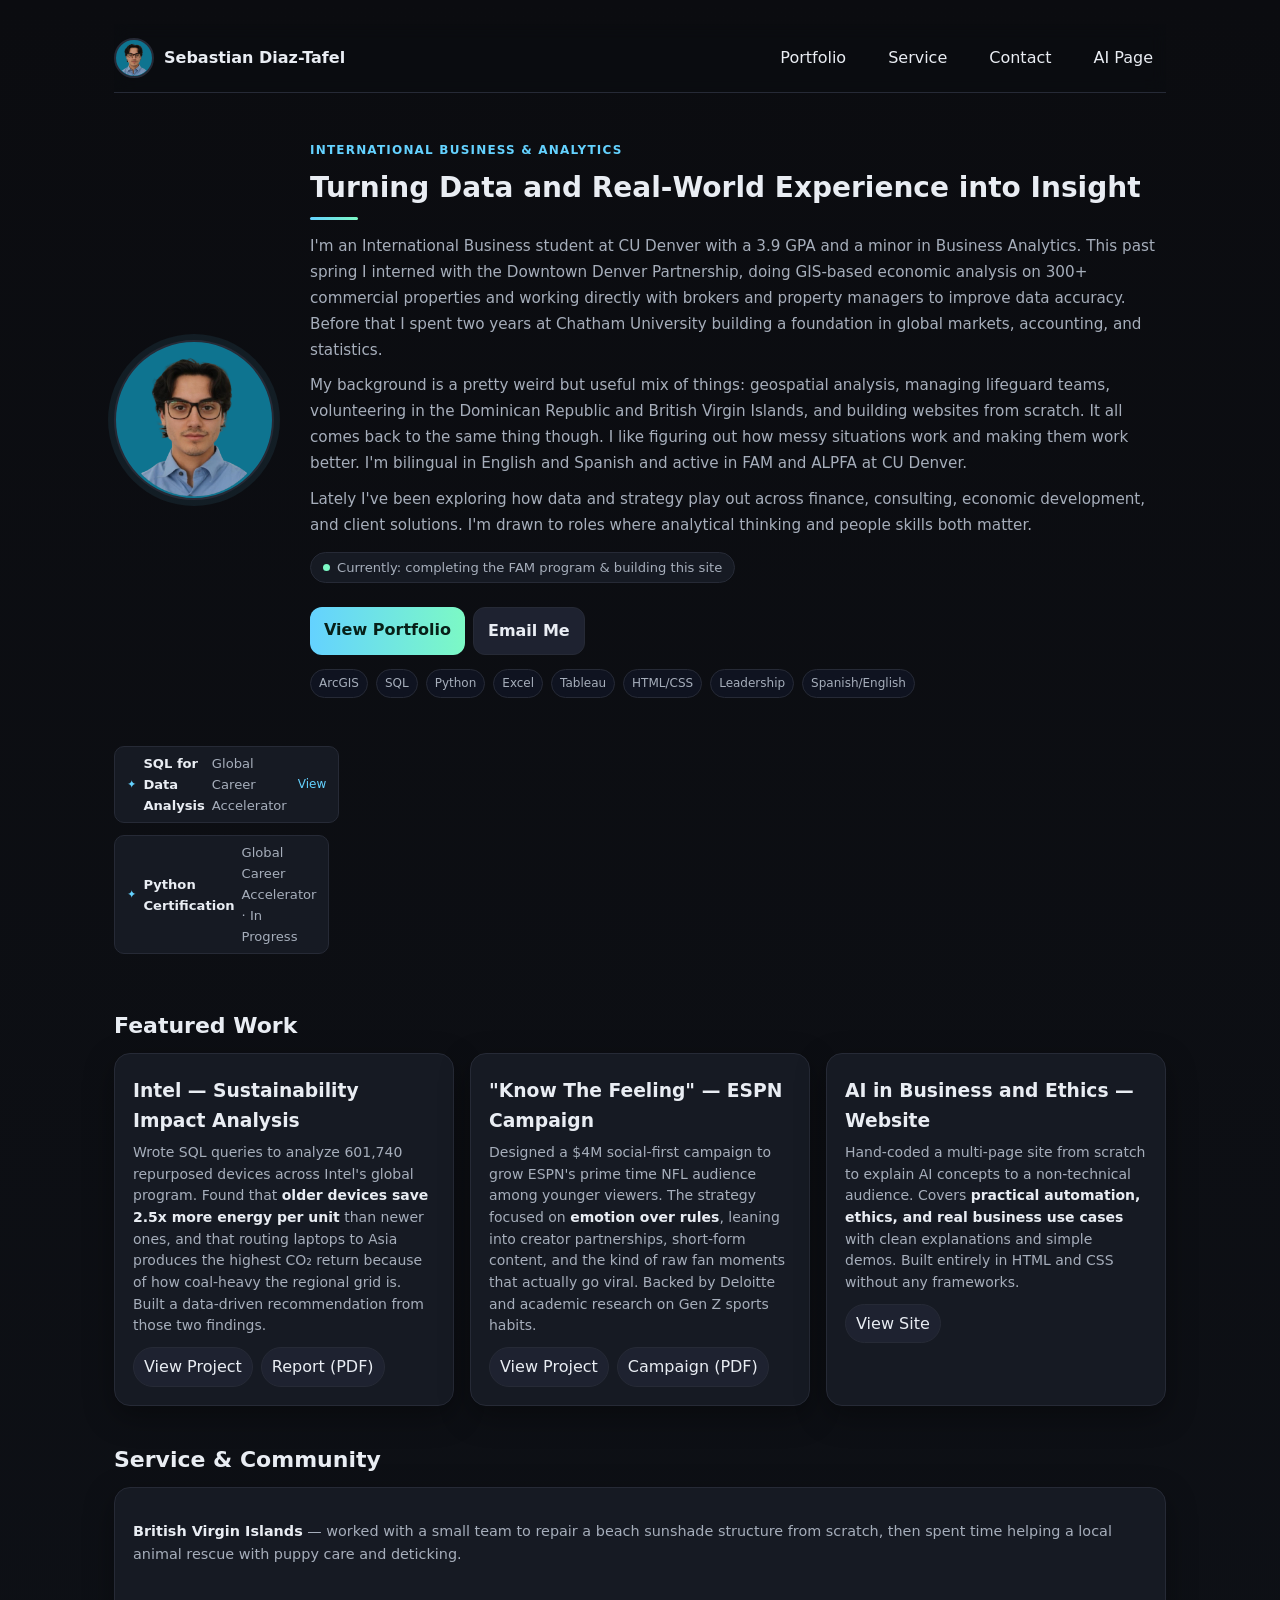
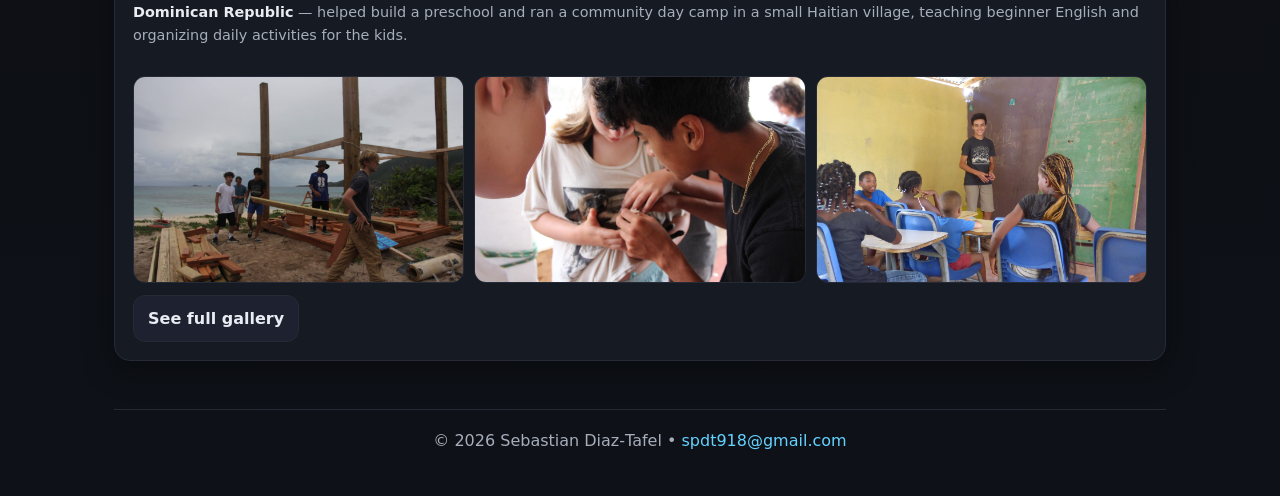
==== index.html @ 5ae747d5 "Add certifications section below skills Added a new row for certifications with items and links." ====
<!DOCTYPE html>
<html lang="en">
<head>
  <meta charset="utf-8" />
  <meta name="viewport" content="width=device-width,initial-scale=1" />
  <title>Sebastian Diaz-Tafel — International Business & Analytics</title>
  <link rel="icon" type="image/jpeg" href="img/headshot.png" />
  <link rel="stylesheet" href="css/site.css?v=11" />
  <style>
    /* ── Hero refinements ── */
    .hero {
      display: grid;
      grid-template-columns: 160px 1fr;
      gap: 36px;
      align-items: center;
      padding: 48px 0 36px;
    }
    .headshot {
      width: 160px;
      height: 160px;
      border-radius: 50%;
      object-fit: cover;
      border: 2px solid var(--border);
      box-shadow: 0 0 0 6px rgba(100,210,255,.08);
      align-self: center;
      background: #0e7490;
    }
    .hero-text { display: flex; flex-direction: column; gap: 10px; }
    .hero-eyebrow {
      font-size: 12px;
      font-weight: 700;
      letter-spacing: .1em;
      text-transform: uppercase;
      color: var(--accent);
    }
    .h1 { font-size: 28px; line-height: 1.25; margin: 0; }
    .accent-bar {
      width: 48px; height: 3px;
      background: linear-gradient(90deg, var(--accent), var(--accent2));
      border-radius: 999px;
      margin: 2px 0 4px;
    }
    .lede { color: var(--muted); margin: 0; font-size: .95rem; line-height: 1.7; }
    .currently {
      display: inline-flex;
      align-items: center;
      gap: 7px;
      font-size: .82rem;
      color: var(--muted);
      background: var(--card);
      border: 1px solid var(--border);
      border-radius: 999px;
      padding: 4px 12px;
      margin-top: 4px;
      width: fit-content;
    }
    .currently .dot {
      width: 7px; height: 7px;
      border-radius: 50%;
      background: var(--accent2);
      animation: pulse 2s infinite;
    }
    @keyframes pulse {
      0%,100% { opacity: 1; }
      50% { opacity: .4; }
    }

    .certs {
  display: flex;
  flex-wrap: wrap;
  gap: 12px;
  margin-top: 12px;
}
.cert-item {
  display: flex;
  align-items: center;
  gap: 7px;
  font-size: .82rem;
  color: var(--muted);
  background: var(--card);
  border: 1px solid var(--border);
  border-radius: 10px;
  padding: 6px 12px;
}
.cert-icon {
  color: var(--accent);
  font-size: .7rem;
}
.cert-name {
  color: var(--text);
  font-weight: 600;
}
.cert-issuer {
  color: var(--muted);
}

    /* ── Mobile nav fix ── */
    @media (max-width: 600px) {
      .nav { flex-wrap: wrap; gap: 8px; }
      .nav ul { gap: 4px; flex-wrap: wrap; }
      .nav a { padding: 6px 8px; font-size: .85rem; }
      .hero {
        grid-template-columns: 1fr;
        text-align: center;
        padding: 28px 0 24px;
      }
      .headshot { width: 120px; height: 120px; margin: 0 auto; }
      .accent-bar { margin: 2px auto 4px; }
      .currently { margin: 4px auto 0; }
      .actions { justify-content: center; }
      .pills { justify-content: center; }
    }

    /* ── Featured section ── */
    .featured-card-story {
      font-size: .875rem;
      color: var(--muted);
      margin: 4px 0 10px;
      line-height: 1.55;
    }
    .featured-card-story strong { color: var(--text); }

    /* ── Service teaser ── */
    .service-bullets {
      display: flex;
      flex-direction: column;
      gap: 6px;
      margin: 0 0 14px;
    }
    .service-bullet {
      font-size: .9rem;
      color: var(--muted);
    }
    .service-bullet strong { color: var(--text); }
  </style>
</head>
<body>
<div class="container">

  <header class="site-header">
    <nav class="nav">
      <div class="brand">
        <img src="img/headshot.png" alt="Sebastian Diaz-Tafel headshot" />
        <span>Sebastian Diaz-Tafel</span>
      </div>
      <ul>
        <li><a href="portfolio.html">Portfolio</a></li>
        <li><a href="portfolio.html#service-full">Service</a></li>
        <li><a href="mailto:spdt918@gmail.com">Contact</a></li>
        <li><a href="https://spdt918-cell.github.io/webproject/" target="_blank" rel="noopener">AI Page</a></li>
      </ul>
    </nav>
  </header>

  <!-- HERO -->
  <section class="hero">
    <img class="headshot" src="img/headshot.png" alt="Sebastian Diaz-Tafel headshot" />
    <div class="hero-text">
      <span class="hero-eyebrow">International Business &amp; Analytics</span>
      <h1 class="h1">Turning Data and Real‑World Experience into Insight</h1>
      <div class="accent-bar"></div>
      <p class="lede">
        I'm an International Business student at CU Denver with a 3.9 GPA and a minor in Business Analytics.
        This past spring I interned with the Downtown Denver Partnership, doing GIS-based economic analysis
        on 300+ commercial properties and working directly with brokers and property managers to improve
        data accuracy. Before that I spent two years at Chatham University building a foundation in
        global markets, accounting, and statistics.
      </p>
      <p class="lede">
        My background is a pretty weird but useful mix of things: geospatial analysis, managing lifeguard
        teams, volunteering in the Dominican Republic and British Virgin Islands, and building websites
        from scratch. It all comes back to the same thing though. I like figuring out how messy situations
        work and making them work better. I'm bilingual in English and Spanish and active in FAM and ALPFA
        at CU Denver.
      </p>
      <p class="lede">
        Lately I've been exploring how data and strategy play out across finance, consulting, economic
        development, and client solutions. I'm drawn to roles where analytical thinking and people
        skills both matter.
      </p>
      <div class="currently">
        <span class="dot"></span>
        Currently: completing the FAM program &amp; building this site
      </div>
      <div class="actions" style="margin-top:14px">
        <a class="btn primary" href="portfolio.html">View Portfolio</a>
        <a class="btn" href="mailto:spdt918@gmail.com">Email Me</a>
      </div>
      <div class="pills">
        <span class="pill">ArcGIS</span>
        <span class="pill">SQL</span>
        <span class="pill">Python</span>
        <span class="pill">Excel</span>
        <span class="pill">Tableau</span>
        <span class="pill">HTML/CSS</span>
        <span class="pill">Leadership</span>
        <span class="pill">Spanish/English</span>
      </div>
    </div>

    <!-- CHANGE 2: Add certifications row just below the pills div -->

<div class="certs">
  <div class="cert-item">
    <span class="cert-icon">✦</span>
    <span class="cert-name">SQL for Data Analysis</span>
    <span class="cert-issuer">Global Career Accelerator</span>
    <a href="https://www.credential.net/c2eef316-ad48-4fb8-9307-15c15a381be4#acc.vykzldYH" target="_blank" rel="noopener" style="font-size:.75rem; color:var(--accent); margin-left:4px;">View</a>
  </div>
  <div class="cert-item">
    <span class="cert-icon">✦</span>
    <span class="cert-name">Python Certification</span>
    <span class="cert-issuer">Global Career Accelerator · In Progress</span>
  </div>
</div>
    
  </section>

<!-- FEATURED — replace the entire section in index.html -->
  <section class="section">
    <h2 class="h2">Featured Work</h2>
    <div class="card-grid">

      <article class="card">
        <h3>Intel — Sustainability Impact Analysis</h3>
        <p class="featured-card-story">
          Wrote SQL queries to analyze 601,740 repurposed devices across Intel's global program.
          Found that <strong>older devices save 2.5x more energy per unit</strong> than newer ones,
          and that routing laptops to Asia produces the highest CO₂ return because of how coal-heavy
          the regional grid is. Built a data-driven recommendation from those two findings.
        </p>
        <div class="actions">
          <a class="chip" href="intel.html">View Project</a>
          <a class="chip" href="docs/intel_sustainability.pdf" target="_blank" rel="noopener">Report (PDF)</a>
        </div>
      </article>

      <article class="card">
        <h3>"Know The Feeling" — ESPN Campaign</h3>
        <p class="featured-card-story">
          Designed a $4M social-first campaign to grow ESPN's prime time NFL audience
          among younger viewers. The strategy focused on <strong>emotion over rules</strong>,
          leaning into creator partnerships, short-form content, and the kind of raw fan
          moments that actually go viral. Backed by Deloitte and academic research on Gen Z sports habits.
        </p>
        <div class="actions">
          <a class="chip" href="espn.html">View Project</a>
          <a class="chip" href="docs/know_the_feeling_marketing_campaign.pdf" target="_blank" rel="noopener">Campaign (PDF)</a>
        </div>
      </article>

      <article class="card">
        <h3>AI in Business and Ethics — Website</h3>
        <p class="featured-card-story">
          Hand-coded a multi-page site from scratch to explain AI concepts to a non-technical audience.
          Covers <strong>practical automation, ethics, and real business use cases</strong>
          with clean explanations and simple demos. Built entirely in HTML and CSS without any frameworks.
        </p>
        <div class="actions">
          <a class="chip" href="https://spdt918-cell.github.io/webproject/" target="_blank" rel="noopener">View Site</a>
        </div>
      </article>

    </div>
  </section>


  <!-- CHANGE 2: Replace the entire service teaser section -->

  <section id="service" class="section">
    <h2 class="h2">Service &amp; Community</h2>
    <div class="card">
      <div class="service-bullets">
        <p class="service-bullet"><strong>British Virgin Islands</strong> — worked with a small team to repair a beach sunshade structure from scratch, then spent time helping a local animal rescue with puppy care and deticking.</p>
        <p class="service-bullet"><strong>Dominican Republic</strong> — helped build a preschool and ran a community day camp in a small Haitian village, teaching beginner English and organizing daily activities for the kids.</p>
      </div>
      <div class="gallery">
        <img src="img/bvi_sunshade_work.jpg" alt="BVI sunshade repair team carrying beam" />
        <img src="img/bvi_deticking_pups.jpg" alt="BVI puppy deticking during rescue effort" />
        <img src="img/dr_camp_teaching.jpg" alt="Teaching vocabulary at DR education center" />
      </div>
      <div class="actions" style="margin-top:12px">
        <a class="btn" href="portfolio.html#service-full">See full gallery</a>
      </div>
    </div>
  </section>

  <footer class="site-footer">
    © <span id="y"></span> Sebastian Diaz‑Tafel • <a href="mailto:spdt918@gmail.com">spdt918@gmail.com</a>
  </footer>

</div>
<script>document.getElementById('y').textContent = new Date().getFullYear()</script>
</body>
</html>
---- css/site.css ----
:root{
  --bg:#0b0c10; --panel:#11131a; --card:#161a23; --text:#e9edf3; --muted:#a6aebb;
  --accent:#64d2ff; --accent2:#7cf9c5; --border:#262a36; --chip:#1e2230; --shadow:0 10px 30px rgba(0,0,0,.35);
}
*{box-sizing:border-box}
html,body{margin:0;padding:0;background:linear-gradient(180deg,#0b0c10,#0e1117);color:var(--text);
  font:16px/1.6 ui-sans-serif,system-ui,-apple-system,Segoe UI,Roboto,Helvetica,Arial;}
a{color:var(--accent);text-decoration:none} a:hover{text-decoration:underline}
.container{max-width:1100px;margin:0 auto;padding:24px}

/* Nav */
.site-header{position:sticky;top:0;z-index:10;background:rgba(11,12,16,.75);backdrop-filter:blur(8px);border-bottom:1px solid var(--border)}
.nav{display:flex;align-items:center;gap:16px;justify-content:space-between;padding:14px 0}
.brand{display:flex;align-items:center;gap:10px;font-weight:800}
.brand img{width:40px;height:40px;border-radius:50%;object-fit:cover;border:2px solid var(--border);background:#0e7490}
.nav ul{display:flex;gap:16px;list-style:none;margin:0;padding:0}
.nav a{color:var(--text);padding:8px 12px;border-radius:10px;border:1px solid transparent}
.nav a:hover,.nav a.active{background:var(--chip);border-color:var(--border)}

/* Hero */
.hero{display:grid;grid-template-columns:160px 1fr;gap:36px;align-items:center;padding:48px 0 36px}
.headshot{width:160px;height:160px;border-radius:50%;object-fit:cover;border:2px solid var(--border);box-shadow:var(--shadow);background:#0e7490}
.h1{font-size:32px;line-height:1.2;margin:0 0 8px}
.lede{color:var(--muted);margin:.3rem 0 1rem}
.btn{display:inline-block;padding:10px 14px;border-radius:12px;font-weight:600;border:1px solid var(--border);background:var(--chip);color:var(--text)}
.btn.primary{background:linear-gradient(90deg,var(--accent),var(--accent2));color:#072018;border:0}
.pills{display:flex;gap:8px;flex-wrap:wrap;margin-top:4px}
.pill{font-size:12px;padding:4px 8px;border:1px solid var(--border);border-radius:999px;color:var(--muted);background:#0f1320}

/* Cards & grids */
.section{padding:18px 0}
.h2{font-size:22px;margin:0 0 10px}
.card-grid{display:grid;gap:16px;grid-template-columns:repeat(auto-fit,minmax(260px,1fr))}
.card{background:var(--card);border:1px solid var(--border);border-radius:16px;padding:18px;box-shadow:var(--shadow)}
.card h3{margin:.2rem 0 .4rem} .meta{color:var(--muted);font-size:.9rem}
.actions{display:flex;gap:8px;flex-wrap:wrap;margin-top:8px;position:relative}
.chip{padding:6px 10px;border:1px solid var(--border);border-radius:999px;background:var(--chip);color:var(--text);position:relative;z-index:2}

/* Gallery */
.gallery{
  display:grid;
  gap:10px;
  grid-template-columns:repeat(auto-fit,minmax(220px,1fr));
}
.gallery img{
  width:100%;
  aspect-ratio:16/10;
  object-fit:cover;
  border-radius:12px;
  border:1px solid var(--border);
}

/* Footer */
.site-footer{border-top:1px solid var(--border);margin-top:30px;padding:18px 0;color:var(--muted);text-align:center}

/* Darken text in Selected Work and Service sections */
#selected-work .card h3,
#service-full .card h3{color:var(--text);font-weight:700}
#selected-work .card p,
#selected-work .card .meta,
#service-full .card p,
#service-full .card .meta{color:var(--text)}

/* Responsive */
@media (max-width:800px){
  .hero{grid-template-columns:1fr;text-align:center;padding:28px 0 24px}
  .headshot{width:120px;height:120px;margin:0 auto}
}
@media (max-width:600px){
  .nav{flex-wrap:wrap;gap:8px}
  .nav ul{gap:4px;flex-wrap:wrap}
  .nav a{padding:6px 8px;font-size:.85rem}
}
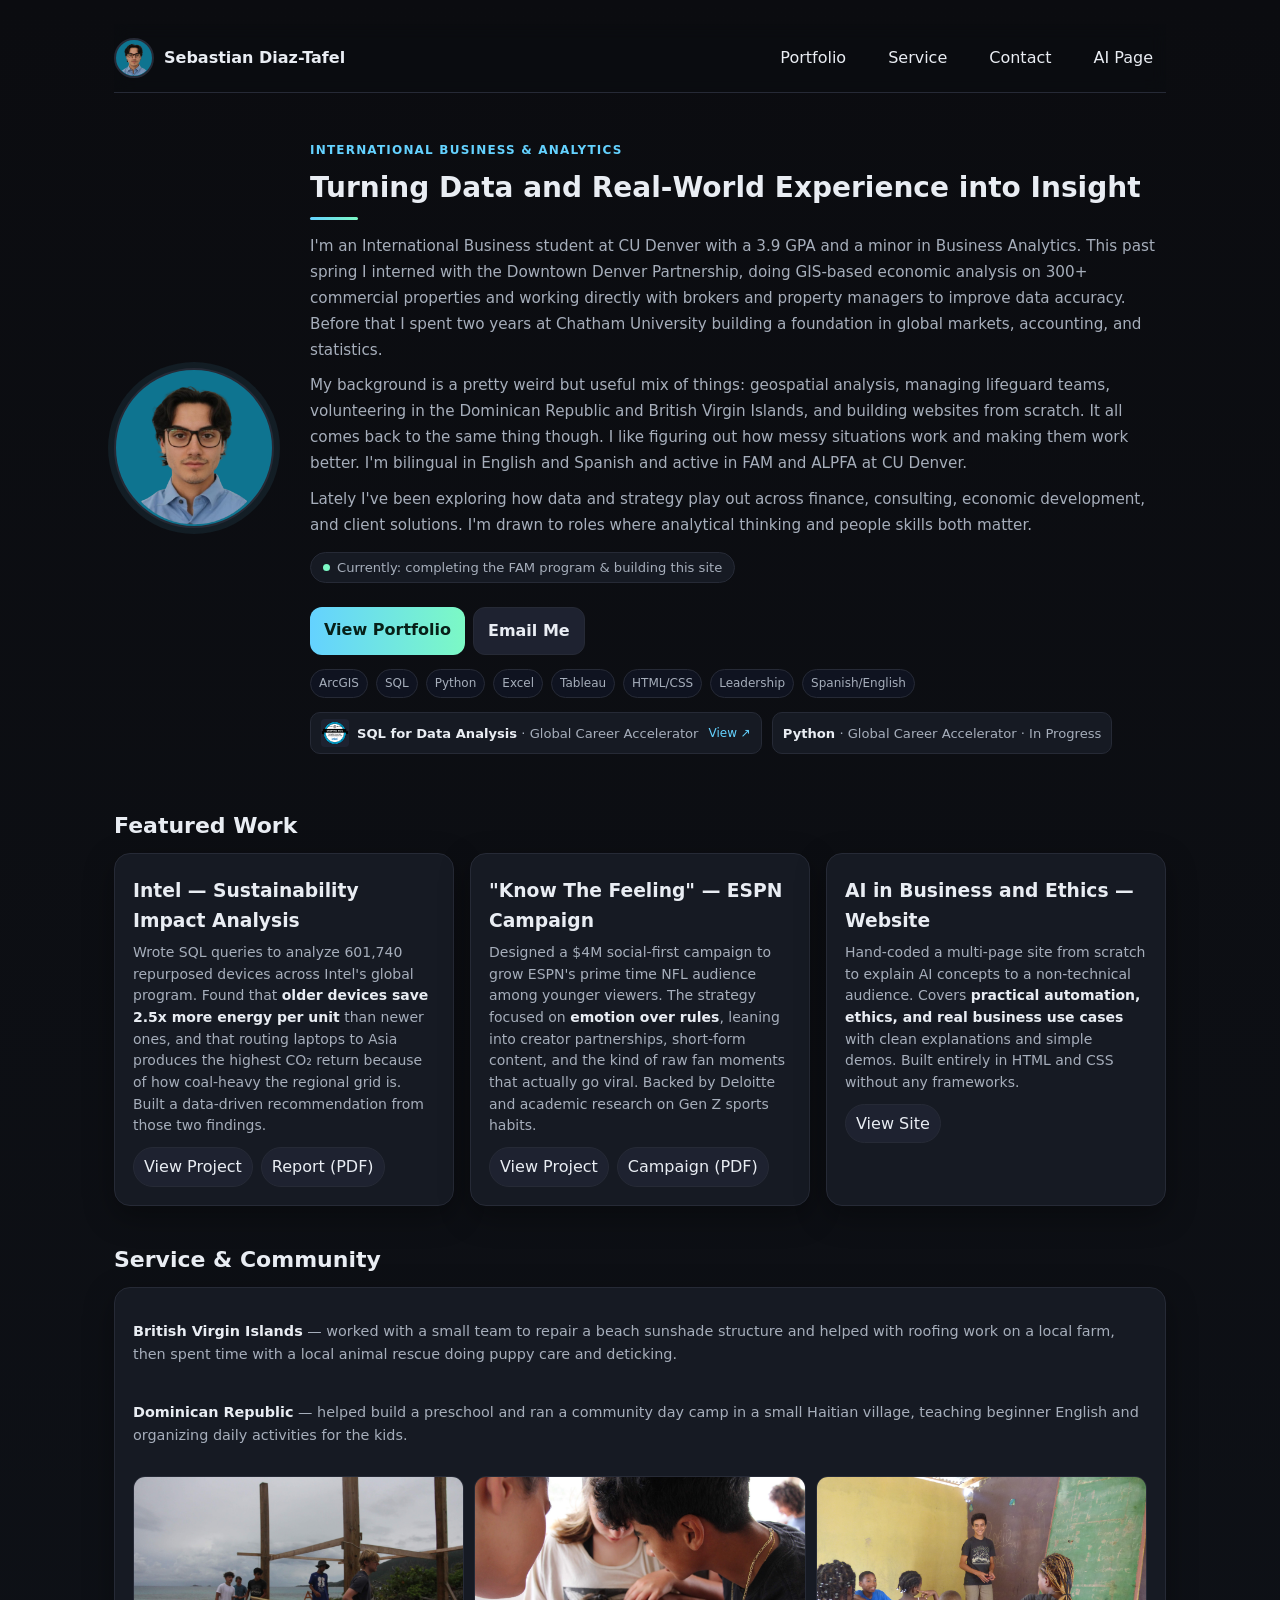
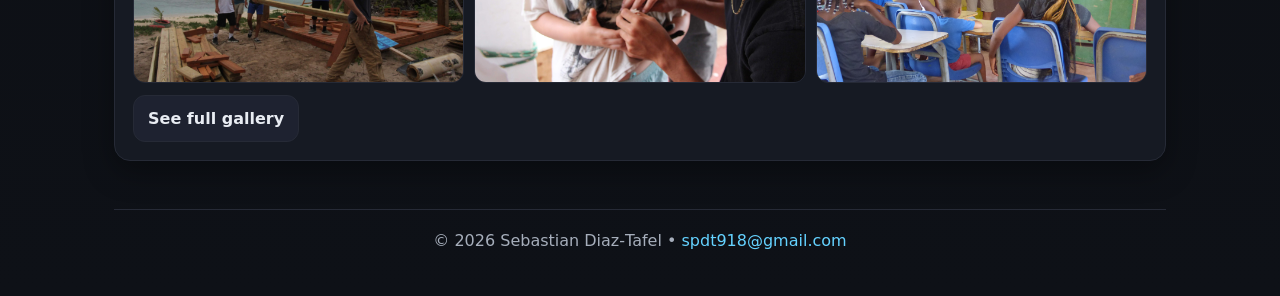
==== commit 7cc480af: "Refactor certs section and update service description Updated the styling and layout of the certific" ====
--- a/index.html
+++ b/index.html
@@ -65,34 +65,45 @@
       50% { opacity: .4; }
     }
 
+    /* ── Certs ── */
     .certs {
-  display: flex;
-  flex-wrap: wrap;
-  gap: 12px;
-  margin-top: 12px;
-}
-.cert-item {
-  display: flex;
-  align-items: center;
-  gap: 7px;
-  font-size: .82rem;
-  color: var(--muted);
-  background: var(--card);
-  border: 1px solid var(--border);
-  border-radius: 10px;
-  padding: 6px 12px;
-}
-.cert-icon {
-  color: var(--accent);
-  font-size: .7rem;
-}
-.cert-name {
-  color: var(--text);
-  font-weight: 600;
-}
-.cert-issuer {
-  color: var(--muted);
-}
+      display: flex;
+      flex-wrap: wrap;
+      gap: 10px;
+      margin-top: 4px;
+    }
+    .cert-item {
+      display: flex;
+      align-items: center;
+      gap: 8px;
+      font-size: .82rem;
+      color: var(--muted);
+      background: var(--card);
+      border: 1px solid var(--border);
+      border-radius: 10px;
+      padding: 6px 10px;
+    }
+    .cert-item img {
+      width: 28px;
+      height: 28px;
+      border-radius: 4px;
+      object-fit: contain;
+      background: var(--chip);
+      flex-shrink: 0;
+    }
+    .cert-name {
+      color: var(--text);
+      font-weight: 600;
+    }
+    .cert-issuer {
+      color: var(--muted);
+    }
+    .cert-link {
+      font-size: .75rem;
+      color: var(--accent);
+      margin-left: 2px;
+      white-space: nowrap;
+    }
 
     /* ── Mobile nav fix ── */
     @media (max-width: 600px) {
@@ -109,6 +120,7 @@
       .currently { margin: 4px auto 0; }
       .actions { justify-content: center; }
       .pills { justify-content: center; }
+      .certs { justify-content: center; }
     }
 
     /* ── Featured section ── */
@@ -196,27 +208,26 @@
         <span class="pill">Leadership</span>
         <span class="pill">Spanish/English</span>
       </div>
+      <div class="certs">
+        <div class="cert-item">
+          <img src="img/sql_cert.png" alt="SQL certification badge" />
+          <div>
+            <span class="cert-name">SQL for Data Analysis</span>
+            <span class="cert-issuer"> · Global Career Accelerator</span>
+          </div>
+          <a class="cert-link" href="https://www.credential.net/c2eef316-ad48-4fb8-9307-15c15a381be4#acc.vykzldYH" target="_blank" rel="noopener">View ↗</a>
+        </div>
+        <div class="cert-item">
+          <div>
+            <span class="cert-name">Python</span>
+            <span class="cert-issuer"> · Global Career Accelerator · In Progress</span>
+          </div>
+        </div>
+      </div>
     </div>
-
-    <!-- CHANGE 2: Add certifications row just below the pills div -->
-
-<div class="certs">
-  <div class="cert-item">
-    <span class="cert-icon">✦</span>
-    <span class="cert-name">SQL for Data Analysis</span>
-    <span class="cert-issuer">Global Career Accelerator</span>
-    <a href="https://www.credential.net/c2eef316-ad48-4fb8-9307-15c15a381be4#acc.vykzldYH" target="_blank" rel="noopener" style="font-size:.75rem; color:var(--accent); margin-left:4px;">View</a>
-  </div>
-  <div class="cert-item">
-    <span class="cert-icon">✦</span>
-    <span class="cert-name">Python Certification</span>
-    <span class="cert-issuer">Global Career Accelerator · In Progress</span>
-  </div>
-</div>
-    
   </section>
 
-<!-- FEATURED — replace the entire section in index.html -->
+  <!-- FEATURED -->
   <section class="section">
     <h2 class="h2">Featured Work</h2>
     <div class="card-grid">
@@ -264,14 +275,12 @@
     </div>
   </section>
 
-
-  <!-- CHANGE 2: Replace the entire service teaser section -->
-
+  <!-- SERVICE TEASER -->
   <section id="service" class="section">
     <h2 class="h2">Service &amp; Community</h2>
     <div class="card">
       <div class="service-bullets">
-        <p class="service-bullet"><strong>British Virgin Islands</strong> — worked with a small team to repair a beach sunshade structure from scratch, then spent time helping a local animal rescue with puppy care and deticking.</p>
+        <p class="service-bullet"><strong>British Virgin Islands</strong> — worked with a small team to repair a beach sunshade structure and helped with roofing work on a local farm, then spent time with a local animal rescue doing puppy care and deticking.</p>
         <p class="service-bullet"><strong>Dominican Republic</strong> — helped build a preschool and ran a community day camp in a small Haitian village, teaching beginner English and organizing daily activities for the kids.</p>
       </div>
       <div class="gallery">
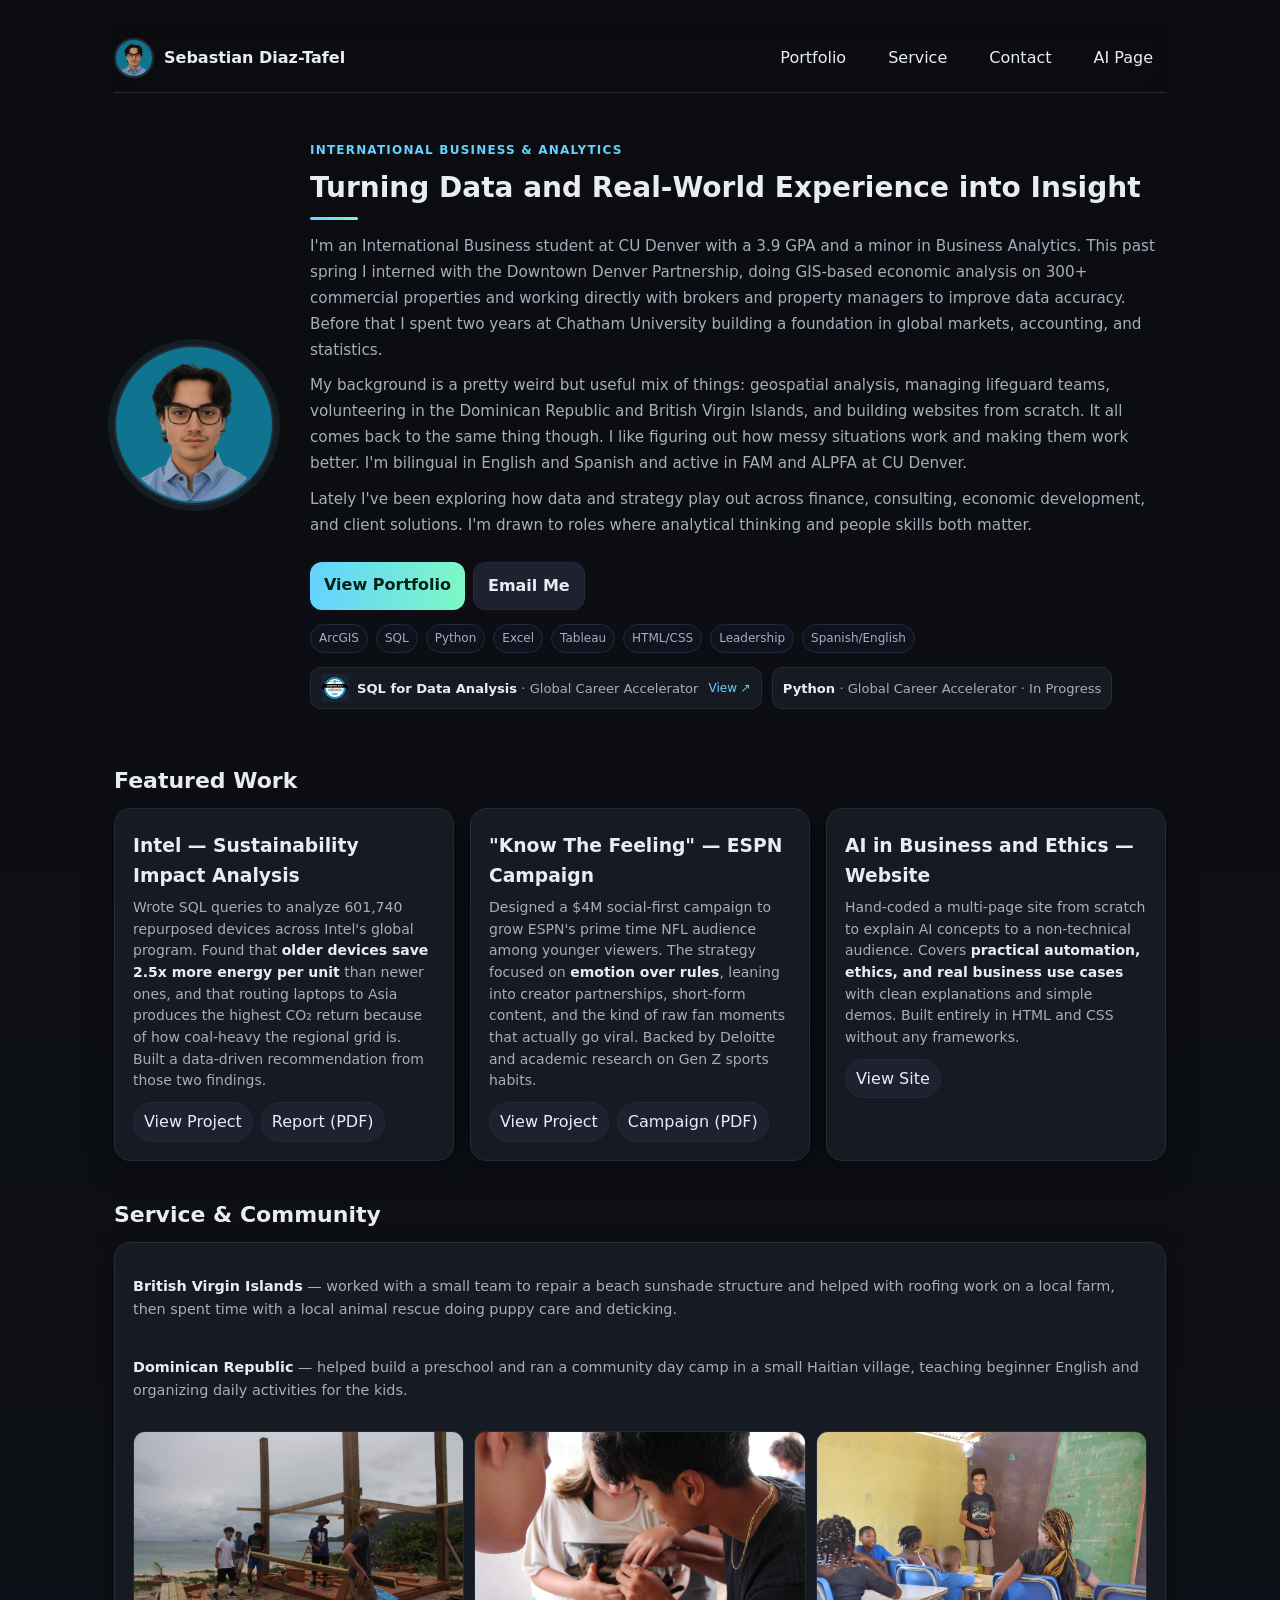
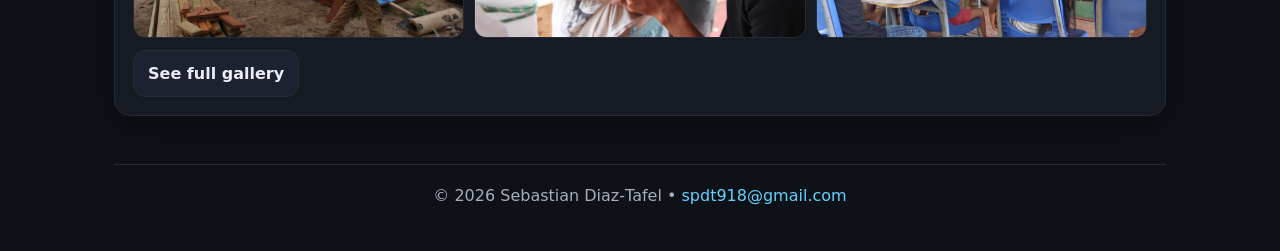
==== commit a8f8d1e0: "Remove currently section from index.html Removed the currently section displaying program completion" ====
--- a/index.html
+++ b/index.html
@@ -190,10 +190,6 @@
         development, and client solutions. I'm drawn to roles where analytical thinking and people
         skills both matter.
       </p>
-      <div class="currently">
-        <span class="dot"></span>
-        Currently: completing the FAM program &amp; building this site
-      </div>
       <div class="actions" style="margin-top:14px">
         <a class="btn primary" href="portfolio.html">View Portfolio</a>
         <a class="btn" href="mailto:spdt918@gmail.com">Email Me</a>
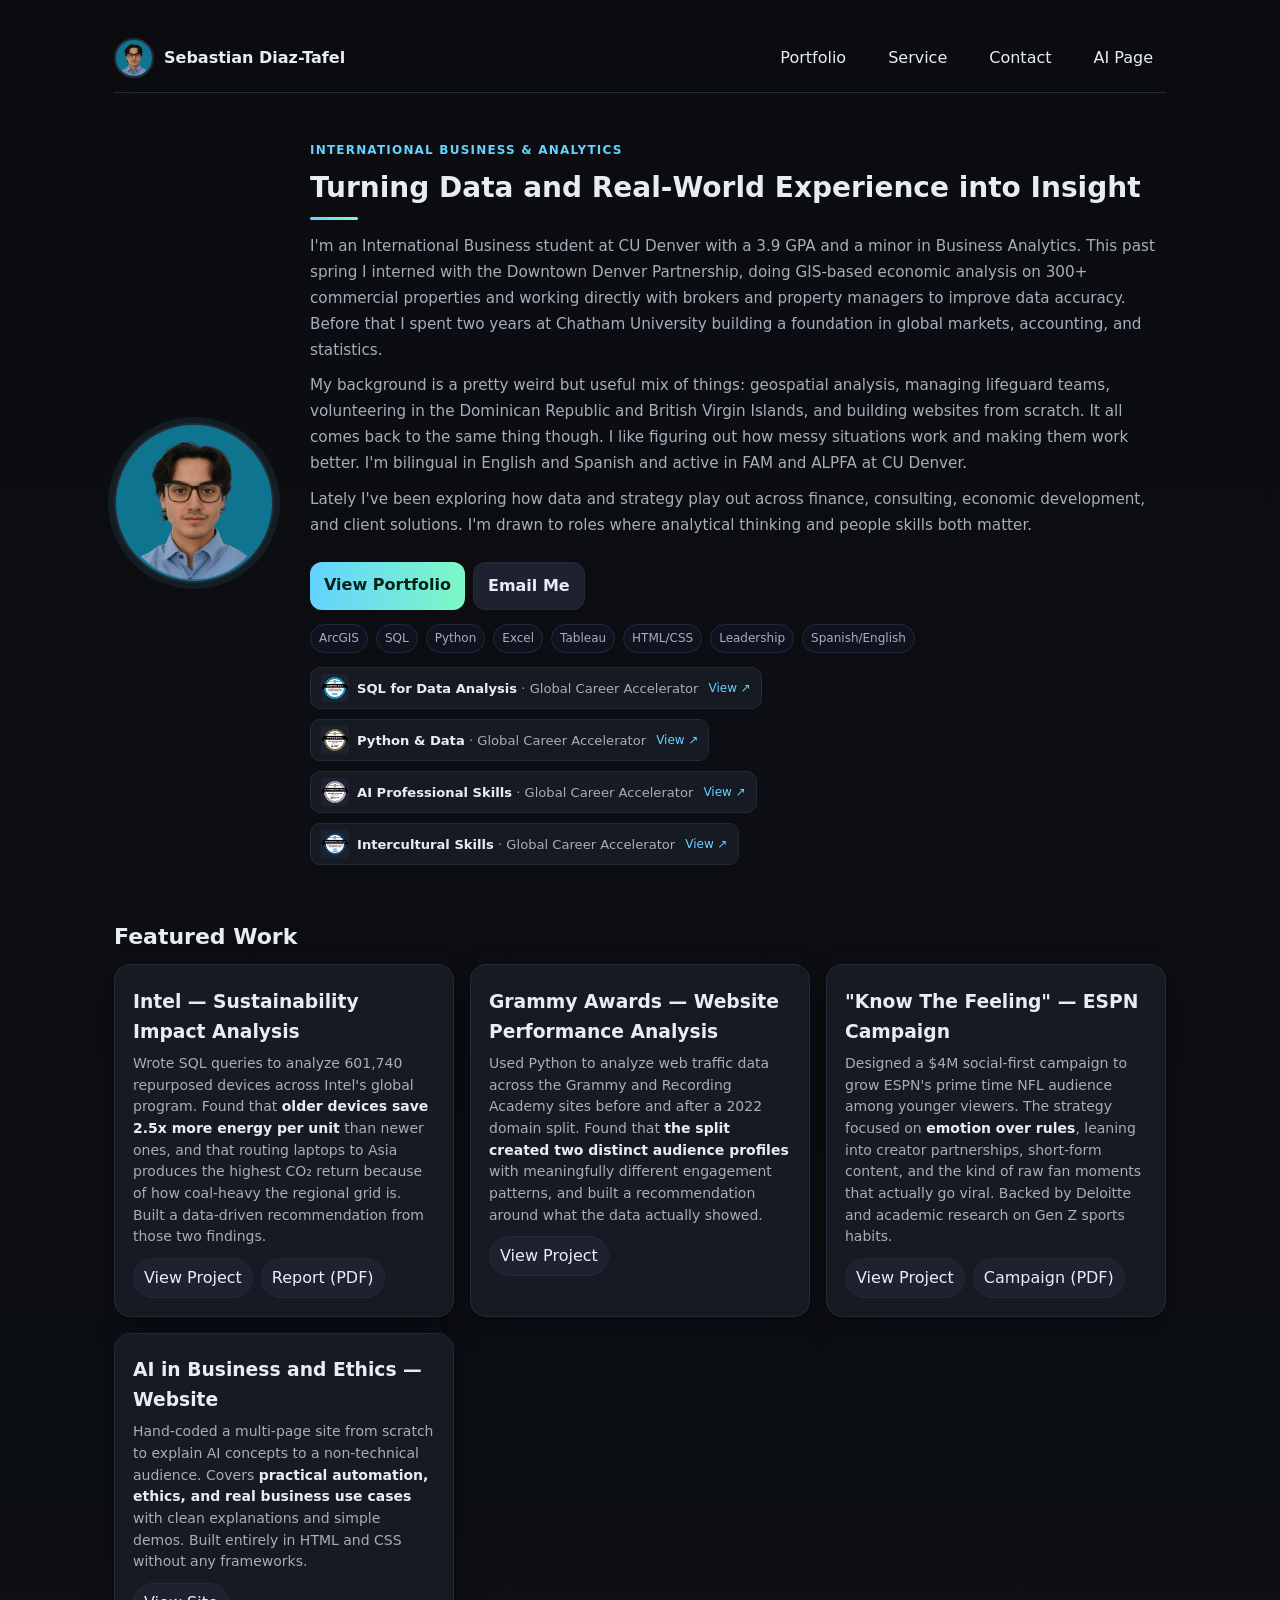
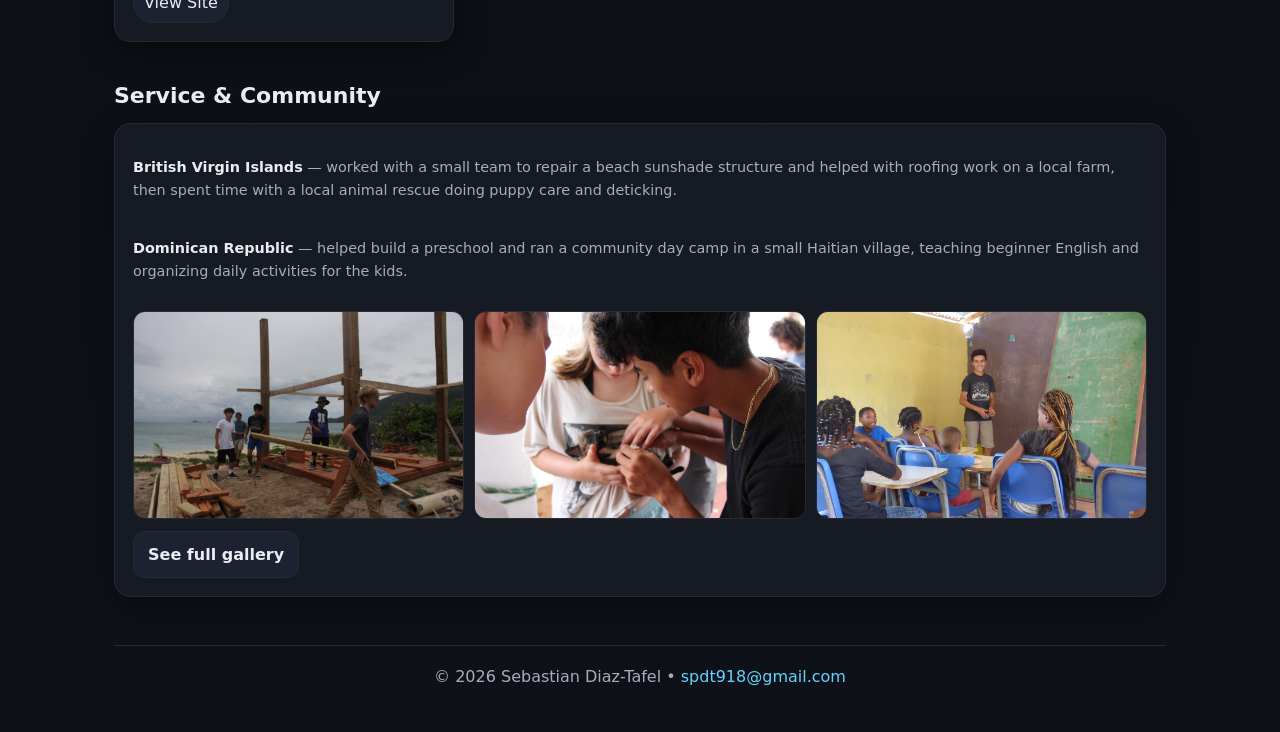
==== commit 7a1ef6df: "Revise hero section and add certification details Updated text and added new certification items wit" ====
--- a/index.html
+++ b/index.html
@@ -169,7 +169,7 @@
     <img class="headshot" src="img/headshot.png" alt="Sebastian Diaz-Tafel headshot" />
     <div class="hero-text">
       <span class="hero-eyebrow">International Business &amp; Analytics</span>
-      <h1 class="h1">Turning Data and Real‑World Experience into Insight</h1>
+      <h1 class="h1">Turning Data and Real&#8209;World Experience into Insight</h1>
       <div class="accent-bar"></div>
       <p class="lede">
         I'm an International Business student at CU Denver with a 3.9 GPA and a minor in Business Analytics.
@@ -214,10 +214,28 @@
           <a class="cert-link" href="https://www.credential.net/c2eef316-ad48-4fb8-9307-15c15a381be4#acc.vykzldYH" target="_blank" rel="noopener">View ↗</a>
         </div>
         <div class="cert-item">
+          <img src="img/python_cert.png" alt="Python and Data certification badge" />
           <div>
-            <span class="cert-name">Python</span>
-            <span class="cert-issuer"> · Global Career Accelerator · In Progress</span>
+            <span class="cert-name">Python &amp; Data</span>
+            <span class="cert-issuer"> · Global Career Accelerator</span>
           </div>
+          <a class="cert-link" href="https://www.credential.net/97b9d763-7e92-49d7-94a9-0d74dcc61281#acc.Ionb2KN3" target="_blank" rel="noopener">View ↗</a>
+        </div>
+        <div class="cert-item">
+          <img src="img/ai_cert.png" alt="AI Professional Skills certification badge" />
+          <div>
+            <span class="cert-name">AI Professional Skills</span>
+            <span class="cert-issuer"> · Global Career Accelerator</span>
+          </div>
+          <a class="cert-link" href="https://www.credential.net/e2cc8287-d110-44d1-a71f-a9e02488f3a0#acc.tVMAbhiF" target="_blank" rel="noopener">View ↗</a>
+        </div>
+        <div class="cert-item">
+          <img src="img/intl_cert.png" alt="Intercultural Skills certification badge" />
+          <div>
+            <span class="cert-name">Intercultural Skills</span>
+            <span class="cert-issuer"> · Global Career Accelerator</span>
+          </div>
+          <a class="cert-link" href="https://www.credential.net/89373909-fa38-48b8-9684-ed69a221d668#acc.yE48LNac" target="_blank" rel="noopener">View ↗</a>
         </div>
       </div>
     </div>
@@ -243,6 +261,19 @@
       </article>
 
       <article class="card">
+        <h3>Grammy Awards — Website Performance Analysis</h3>
+        <p class="featured-card-story">
+          Used Python to analyze web traffic data across the Grammy and Recording Academy sites
+          before and after a 2022 domain split. Found that <strong>the split created two distinct
+          audience profiles</strong> with meaningfully different engagement patterns, and built
+          a recommendation around what the data actually showed.
+        </p>
+        <div class="actions">
+          <a class="chip" href="grammys.html">View Project</a>
+        </div>
+      </article>
+
+      <article class="card">
         <h3>"Know The Feeling" — ESPN Campaign</h3>
         <p class="featured-card-story">
           Designed a $4M social-first campaign to grow ESPN's prime time NFL audience
@@ -291,7 +322,7 @@
   </section>
 
   <footer class="site-footer">
-    © <span id="y"></span> Sebastian Diaz‑Tafel • <a href="mailto:spdt918@gmail.com">spdt918@gmail.com</a>
+    © <span id="y"></span> Sebastian Diaz-Tafel • <a href="mailto:spdt918@gmail.com">spdt918@gmail.com</a>
   </footer>
 
 </div>
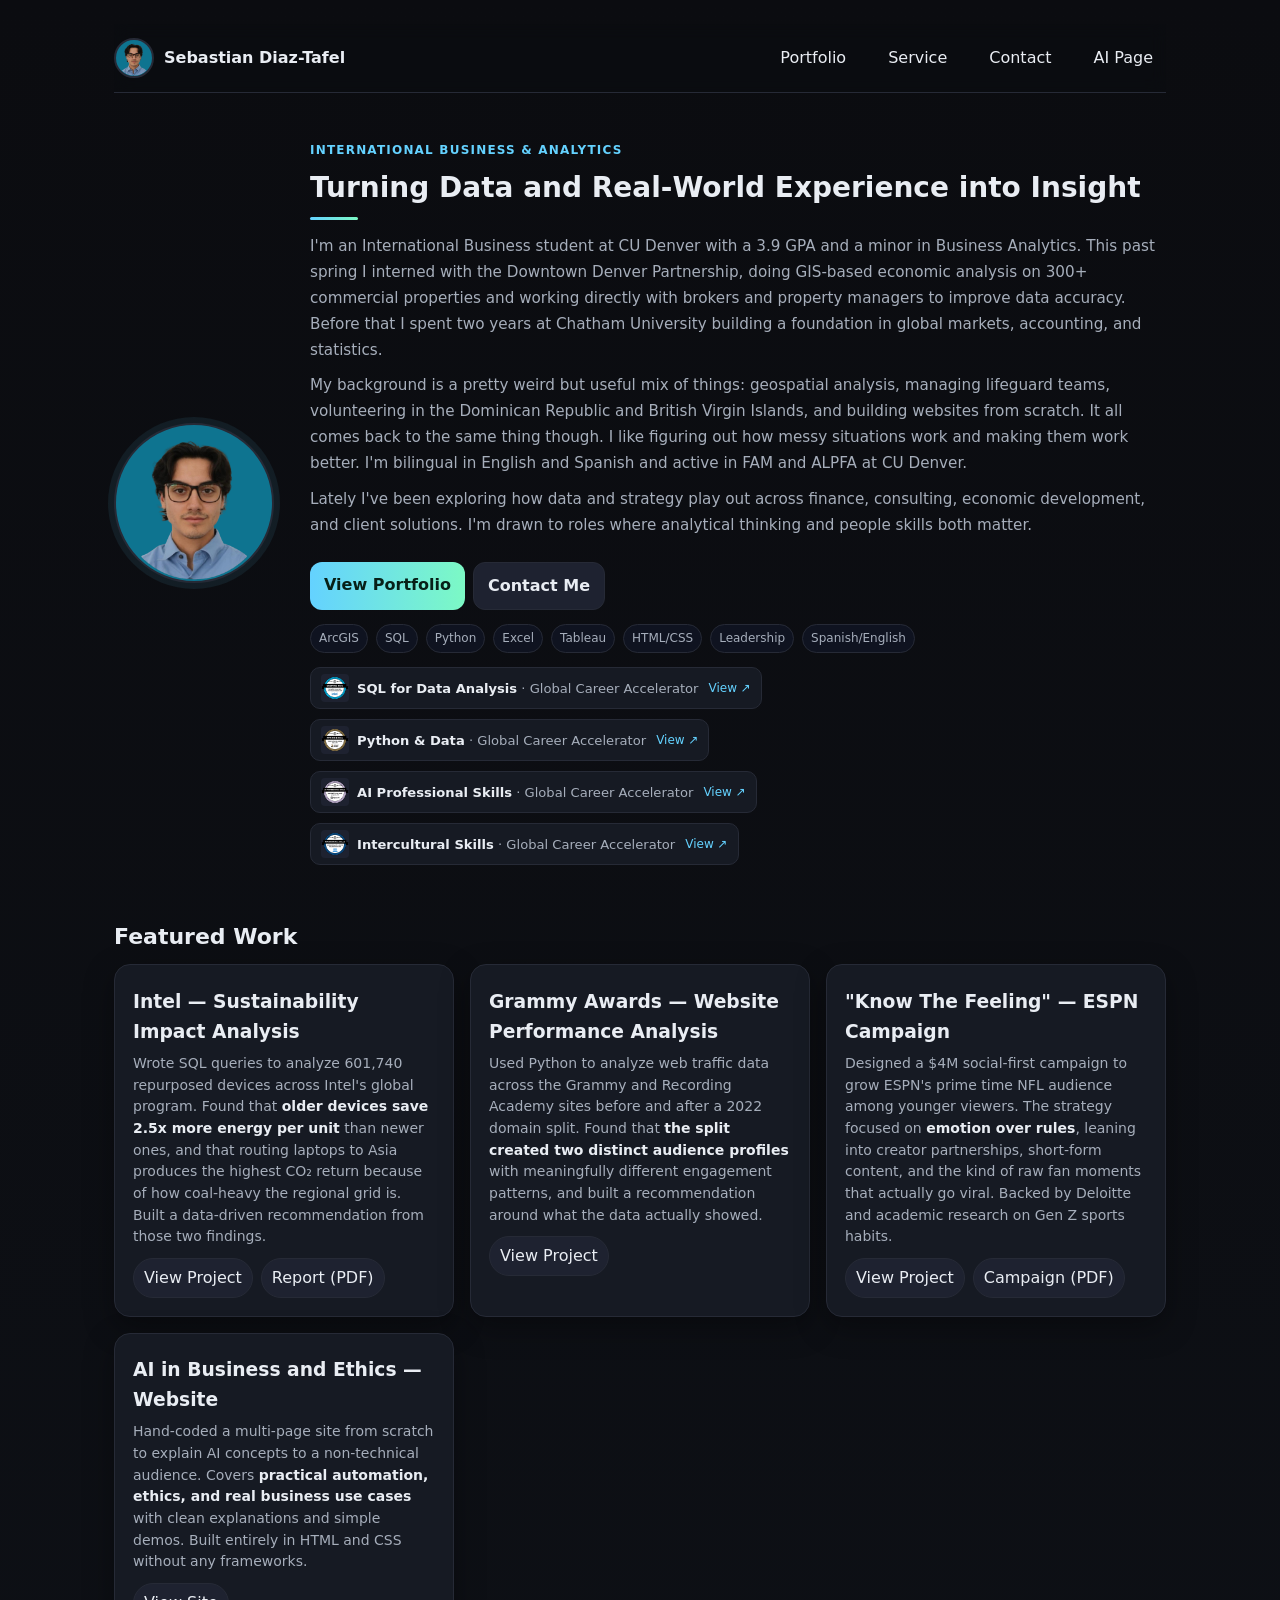
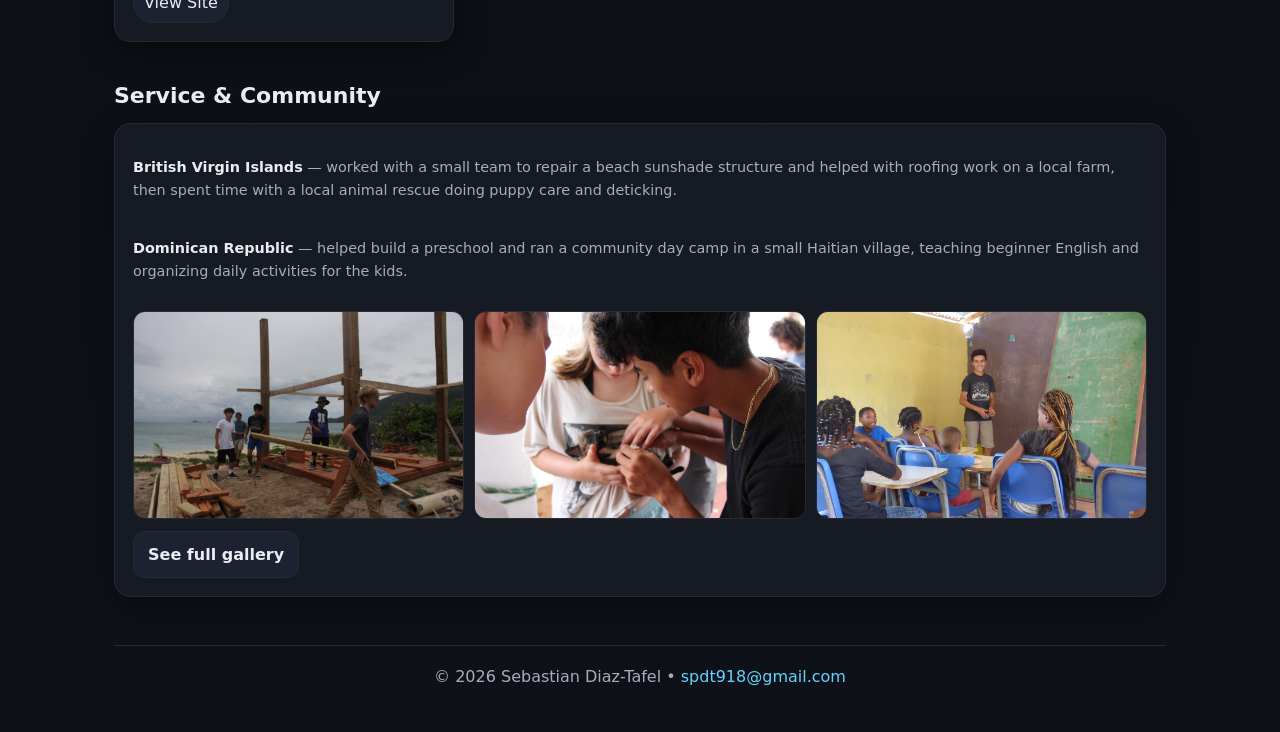
==== commit 82373881: "Update contact links from email to contact page" ====
--- a/index.html
+++ b/index.html
@@ -158,7 +158,7 @@
       <ul>
         <li><a href="portfolio.html">Portfolio</a></li>
         <li><a href="portfolio.html#service-full">Service</a></li>
-        <li><a href="mailto:spdt918@gmail.com">Contact</a></li>
+        <li><a href="contact.html">Contact</a></li>
         <li><a href="https://spdt918-cell.github.io/webproject/" target="_blank" rel="noopener">AI Page</a></li>
       </ul>
     </nav>
@@ -192,7 +192,7 @@
       </p>
       <div class="actions" style="margin-top:14px">
         <a class="btn primary" href="portfolio.html">View Portfolio</a>
-        <a class="btn" href="mailto:spdt918@gmail.com">Email Me</a>
+        <a class="btn" href="contact.html">Contact Me</a>
       </div>
       <div class="pills">
         <span class="pill">ArcGIS</span>
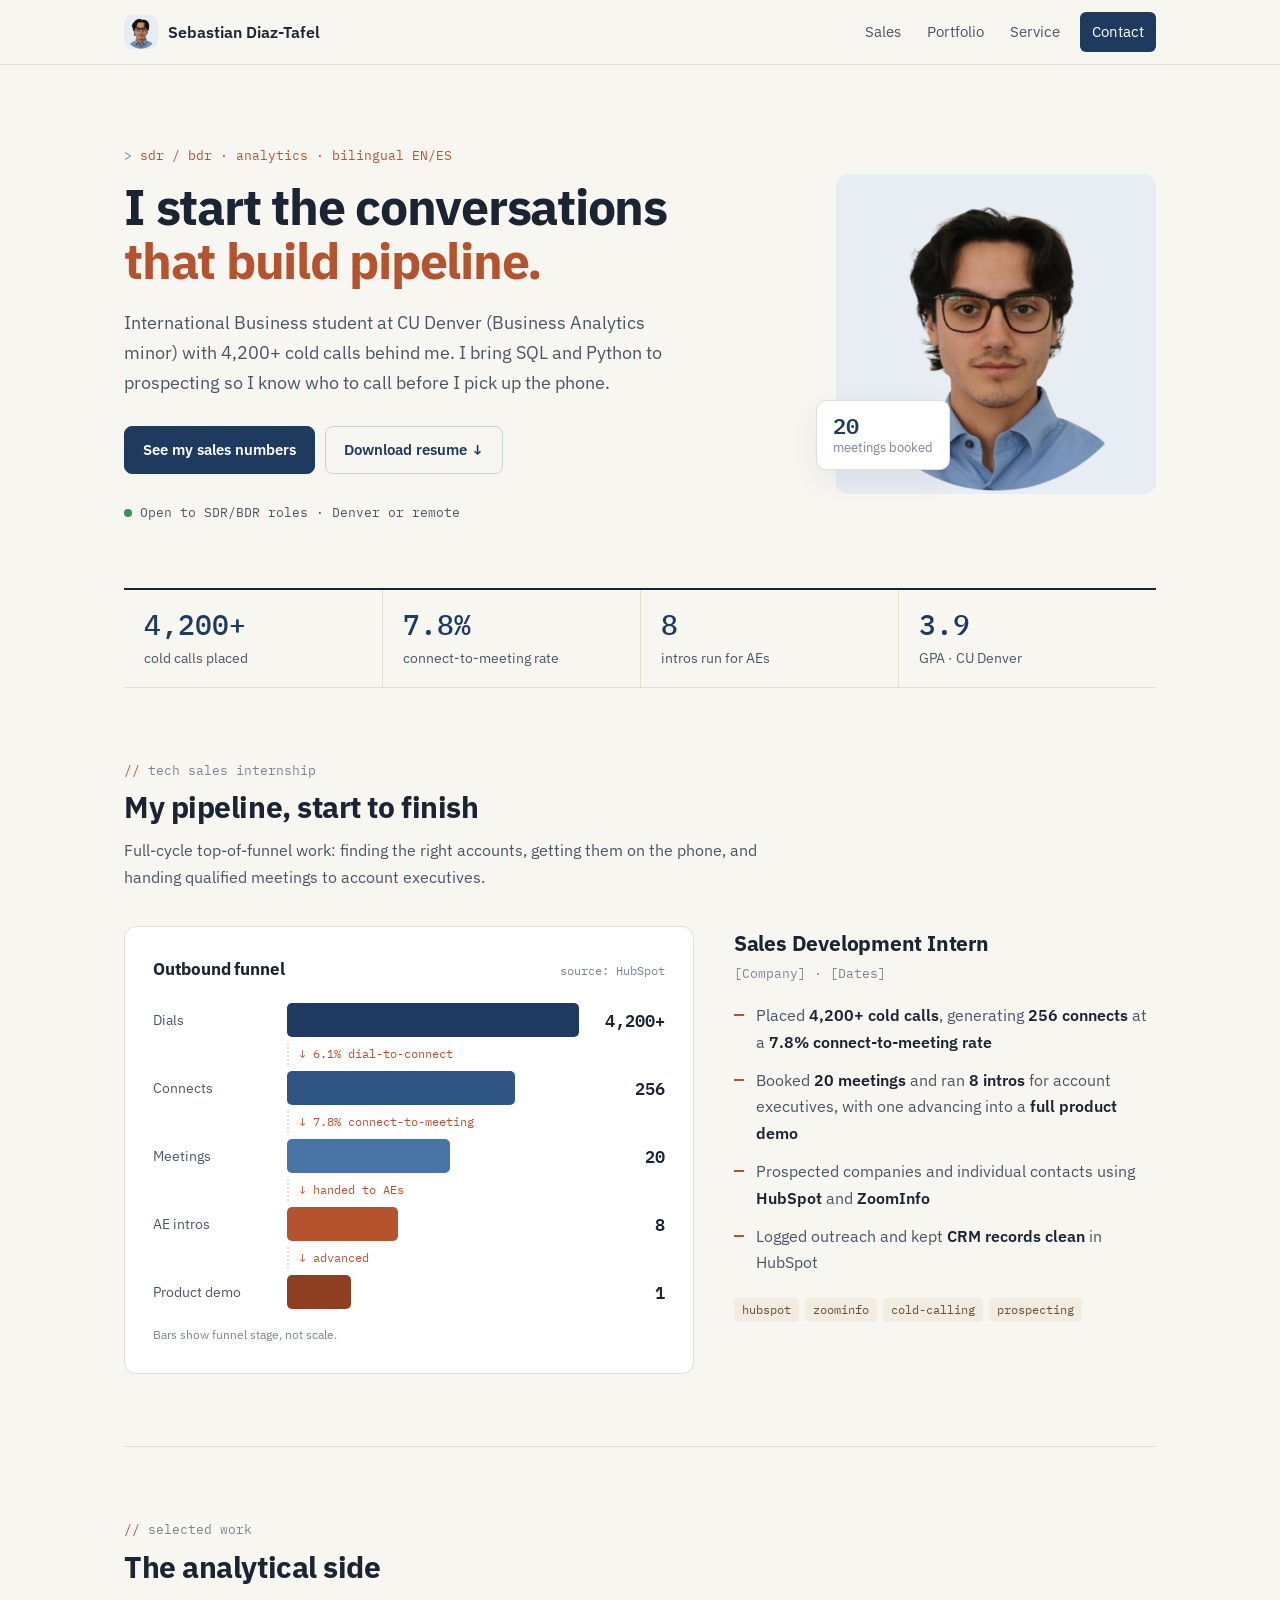
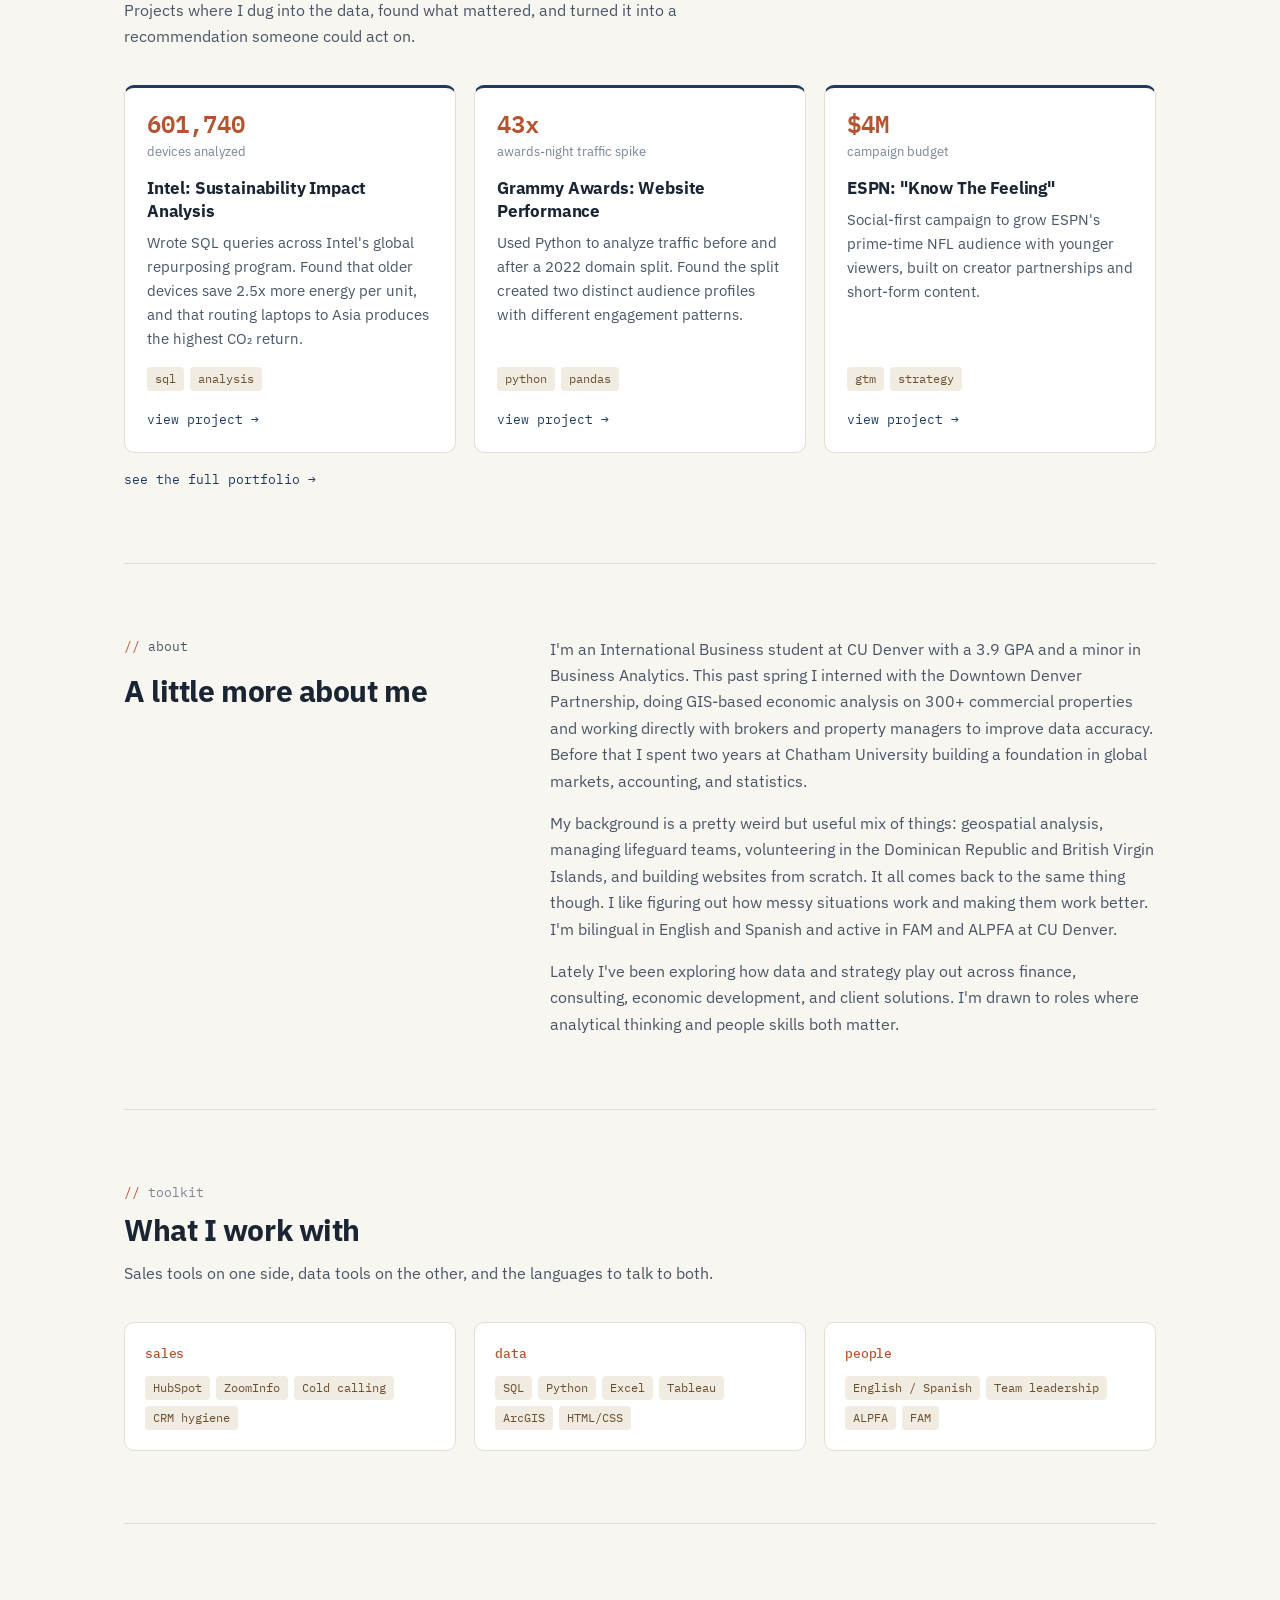
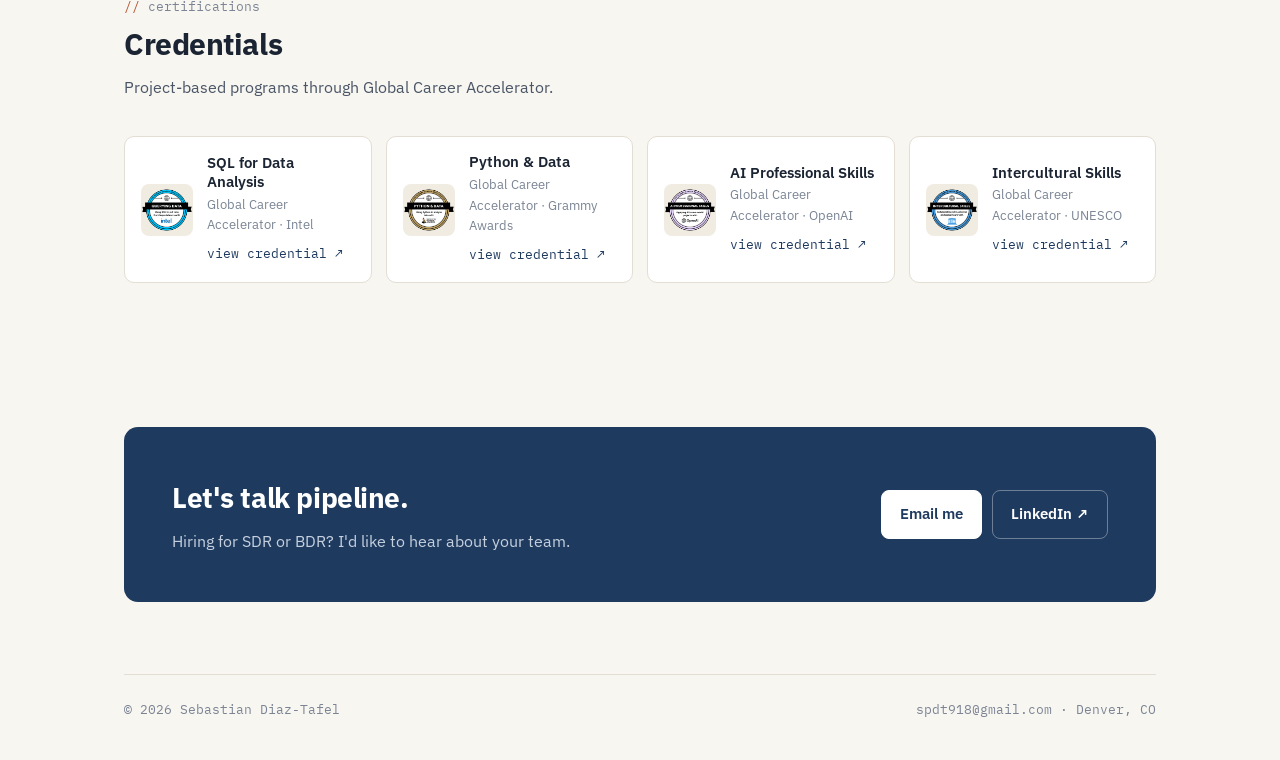
==== commit b8c78a15: "Add files via upload" ====
--- a/index.html
+++ b/index.html
@@ -3,329 +3,199 @@
 <head>
   <meta charset="utf-8" />
   <meta name="viewport" content="width=device-width,initial-scale=1" />
-  <title>Sebastian Diaz-Tafel — International Business & Analytics</title>
-  <link rel="icon" type="image/jpeg" href="img/headshot.png" />
-  <link rel="stylesheet" href="css/site.css?v=11" />
-  <style>
-    /* ── Hero refinements ── */
-    .hero {
-      display: grid;
-      grid-template-columns: 160px 1fr;
-      gap: 36px;
-      align-items: center;
-      padding: 48px 0 36px;
-    }
-    .headshot {
-      width: 160px;
-      height: 160px;
-      border-radius: 50%;
-      object-fit: cover;
-      border: 2px solid var(--border);
-      box-shadow: 0 0 0 6px rgba(100,210,255,.08);
-      align-self: center;
-      background: #0e7490;
-    }
-    .hero-text { display: flex; flex-direction: column; gap: 10px; }
-    .hero-eyebrow {
-      font-size: 12px;
-      font-weight: 700;
-      letter-spacing: .1em;
-      text-transform: uppercase;
-      color: var(--accent);
-    }
-    .h1 { font-size: 28px; line-height: 1.25; margin: 0; }
-    .accent-bar {
-      width: 48px; height: 3px;
-      background: linear-gradient(90deg, var(--accent), var(--accent2));
-      border-radius: 999px;
-      margin: 2px 0 4px;
-    }
-    .lede { color: var(--muted); margin: 0; font-size: .95rem; line-height: 1.7; }
-    .currently {
-      display: inline-flex;
-      align-items: center;
-      gap: 7px;
-      font-size: .82rem;
-      color: var(--muted);
-      background: var(--card);
-      border: 1px solid var(--border);
-      border-radius: 999px;
-      padding: 4px 12px;
-      margin-top: 4px;
-      width: fit-content;
-    }
-    .currently .dot {
-      width: 7px; height: 7px;
-      border-radius: 50%;
-      background: var(--accent2);
-      animation: pulse 2s infinite;
-    }
-    @keyframes pulse {
-      0%,100% { opacity: 1; }
-      50% { opacity: .4; }
-    }
-
-    /* ── Certs ── */
-    .certs {
-      display: flex;
-      flex-wrap: wrap;
-      gap: 10px;
-      margin-top: 4px;
-    }
-    .cert-item {
-      display: flex;
-      align-items: center;
-      gap: 8px;
-      font-size: .82rem;
-      color: var(--muted);
-      background: var(--card);
-      border: 1px solid var(--border);
-      border-radius: 10px;
-      padding: 6px 10px;
-    }
-    .cert-item img {
-      width: 28px;
-      height: 28px;
-      border-radius: 4px;
-      object-fit: contain;
-      background: var(--chip);
-      flex-shrink: 0;
-    }
-    .cert-name {
-      color: var(--text);
-      font-weight: 600;
-    }
-    .cert-issuer {
-      color: var(--muted);
-    }
-    .cert-link {
-      font-size: .75rem;
-      color: var(--accent);
-      margin-left: 2px;
-      white-space: nowrap;
-    }
-
-    /* ── Mobile nav fix ── */
-    @media (max-width: 600px) {
-      .nav { flex-wrap: wrap; gap: 8px; }
-      .nav ul { gap: 4px; flex-wrap: wrap; }
-      .nav a { padding: 6px 8px; font-size: .85rem; }
-      .hero {
-        grid-template-columns: 1fr;
-        text-align: center;
-        padding: 28px 0 24px;
-      }
-      .headshot { width: 120px; height: 120px; margin: 0 auto; }
-      .accent-bar { margin: 2px auto 4px; }
-      .currently { margin: 4px auto 0; }
-      .actions { justify-content: center; }
-      .pills { justify-content: center; }
-      .certs { justify-content: center; }
-    }
-
-    /* ── Featured section ── */
-    .featured-card-story {
-      font-size: .875rem;
-      color: var(--muted);
-      margin: 4px 0 10px;
-      line-height: 1.55;
-    }
-    .featured-card-story strong { color: var(--text); }
-
-    /* ── Service teaser ── */
-    .service-bullets {
-      display: flex;
-      flex-direction: column;
-      gap: 6px;
-      margin: 0 0 14px;
-    }
-    .service-bullet {
-      font-size: .9rem;
-      color: var(--muted);
-    }
-    .service-bullet strong { color: var(--text); }
-  </style>
+  <title>Sebastian Diaz-Tafel | SDR / BDR Candidate</title>
+  <meta name="description" content="Sebastian Diaz-Tafel: International Business and Analytics student at CU Denver with outbound sales experience. Open to SDR and BDR roles." />
+  <link rel="icon" type="image/png" href="img/headshot.png" />
+  <link rel="preconnect" href="https://fonts.googleapis.com" />
+  <link rel="preconnect" href="https://fonts.gstatic.com" crossorigin />
+  <link href="https://fonts.googleapis.com/css2?family=IBM+Plex+Mono:wght@400;500;600&family=IBM+Plex+Sans:wght@400;500;600;700&display=swap" rel="stylesheet" />
+  <link rel="stylesheet" href="css/site.css?v=20" />
 </head>
 <body>
-<div class="container">
-
-  <header class="site-header">
-    <nav class="nav">
-      <div class="brand">
-        <img src="img/headshot.png" alt="Sebastian Diaz-Tafel headshot" />
-        <span>Sebastian Diaz-Tafel</span>
-      </div>
-      <ul>
-        <li><a href="portfolio.html">Portfolio</a></li>
-        <li><a href="portfolio.html#service-full">Service</a></li>
-        <li><a href="contact.html">Contact</a></li>
-        <li><a href="https://spdt918-cell.github.io/webproject/" target="_blank" rel="noopener">AI Page</a></li>
-      </ul>
-    </nav>
-  </header>
-
-  <!-- HERO -->
+
+<header class="site-header">
+  <nav class="container nav">
+    <a class="brand" href="index.html"><img src="img/headshot.png" alt="" />Sebastian Diaz-Tafel</a>
+    <ul>
+      <li><a href="#sales">Sales</a></li>
+      <li><a href="portfolio.html">Portfolio</a></li>
+      <li><a href="portfolio.html#service">Service</a></li>
+      <li><a class="cta" href="contact.html">Contact</a></li>
+    </ul>
+  </nav>
+</header>
+
+<main class="container">
+
+  <!-- ============ HERO ============ -->
   <section class="hero">
-    <img class="headshot" src="img/headshot.png" alt="Sebastian Diaz-Tafel headshot" />
-    <div class="hero-text">
-      <span class="hero-eyebrow">International Business &amp; Analytics</span>
-      <h1 class="h1">Turning Data and Real&#8209;World Experience into Insight</h1>
-      <div class="accent-bar"></div>
-      <p class="lede">
-        I'm an International Business student at CU Denver with a 3.9 GPA and a minor in Business Analytics.
-        This past spring I interned with the Downtown Denver Partnership, doing GIS-based economic analysis
-        on 300+ commercial properties and working directly with brokers and property managers to improve
-        data accuracy. Before that I spent two years at Chatham University building a foundation in
-        global markets, accounting, and statistics.
-      </p>
-      <p class="lede">
-        My background is a pretty weird but useful mix of things: geospatial analysis, managing lifeguard
-        teams, volunteering in the Dominican Republic and British Virgin Islands, and building websites
-        from scratch. It all comes back to the same thing though. I like figuring out how messy situations
-        work and making them work better. I'm bilingual in English and Spanish and active in FAM and ALPFA
-        at CU Denver.
-      </p>
-      <p class="lede">
-        Lately I've been exploring how data and strategy play out across finance, consulting, economic
-        development, and client solutions. I'm drawn to roles where analytical thinking and people
-        skills both matter.
-      </p>
-      <div class="actions" style="margin-top:14px">
-        <a class="btn primary" href="portfolio.html">View Portfolio</a>
-        <a class="btn" href="contact.html">Contact Me</a>
-      </div>
-      <div class="pills">
-        <span class="pill">ArcGIS</span>
-        <span class="pill">SQL</span>
-        <span class="pill">Python</span>
-        <span class="pill">Excel</span>
-        <span class="pill">Tableau</span>
-        <span class="pill">HTML/CSS</span>
-        <span class="pill">Leadership</span>
-        <span class="pill">Spanish/English</span>
-      </div>
-      <div class="certs">
-        <div class="cert-item">
-          <img src="img/sql_cert.png" alt="SQL certification badge" />
-          <div>
-            <span class="cert-name">SQL for Data Analysis</span>
-            <span class="cert-issuer"> · Global Career Accelerator</span>
-          </div>
-          <a class="cert-link" href="https://www.credential.net/c2eef316-ad48-4fb8-9307-15c15a381be4#acc.vykzldYH" target="_blank" rel="noopener">View ↗</a>
-        </div>
-        <div class="cert-item">
-          <img src="img/python_cert.png" alt="Python and Data certification badge" />
-          <div>
-            <span class="cert-name">Python &amp; Data</span>
-            <span class="cert-issuer"> · Global Career Accelerator</span>
-          </div>
-          <a class="cert-link" href="https://www.credential.net/97b9d763-7e92-49d7-94a9-0d74dcc61281#acc.Ionb2KN3" target="_blank" rel="noopener">View ↗</a>
-        </div>
-        <div class="cert-item">
-          <img src="img/ai_cert.png" alt="AI Professional Skills certification badge" />
-          <div>
-            <span class="cert-name">AI Professional Skills</span>
-            <span class="cert-issuer"> · Global Career Accelerator</span>
-          </div>
-          <a class="cert-link" href="https://www.credential.net/e2cc8287-d110-44d1-a71f-a9e02488f3a0#acc.tVMAbhiF" target="_blank" rel="noopener">View ↗</a>
-        </div>
-        <div class="cert-item">
-          <img src="img/intl_cert.png" alt="Intercultural Skills certification badge" />
-          <div>
-            <span class="cert-name">Intercultural Skills</span>
-            <span class="cert-issuer"> · Global Career Accelerator</span>
-          </div>
-          <a class="cert-link" href="https://www.credential.net/89373909-fa38-48b8-9684-ed69a221d668#acc.yE48LNac" target="_blank" rel="noopener">View ↗</a>
-        </div>
-      </div>
-    </div>
-  </section>
-
-  <!-- FEATURED -->
-  <section class="section">
-    <h2 class="h2">Featured Work</h2>
-    <div class="card-grid">
-
-      <article class="card">
-        <h3>Intel — Sustainability Impact Analysis</h3>
-        <p class="featured-card-story">
-          Wrote SQL queries to analyze 601,740 repurposed devices across Intel's global program.
-          Found that <strong>older devices save 2.5x more energy per unit</strong> than newer ones,
-          and that routing laptops to Asia produces the highest CO₂ return because of how coal-heavy
-          the regional grid is. Built a data-driven recommendation from those two findings.
-        </p>
-        <div class="actions">
-          <a class="chip" href="intel.html">View Project</a>
-          <a class="chip" href="docs/intel_sustainability.pdf" target="_blank" rel="noopener">Report (PDF)</a>
-        </div>
-      </article>
-
-      <article class="card">
-        <h3>Grammy Awards — Website Performance Analysis</h3>
-        <p class="featured-card-story">
-          Used Python to analyze web traffic data across the Grammy and Recording Academy sites
-          before and after a 2022 domain split. Found that <strong>the split created two distinct
-          audience profiles</strong> with meaningfully different engagement patterns, and built
-          a recommendation around what the data actually showed.
-        </p>
-        <div class="actions">
-          <a class="chip" href="grammys.html">View Project</a>
-        </div>
-      </article>
-
-      <article class="card">
-        <h3>"Know The Feeling" — ESPN Campaign</h3>
-        <p class="featured-card-story">
-          Designed a $4M social-first campaign to grow ESPN's prime time NFL audience
-          among younger viewers. The strategy focused on <strong>emotion over rules</strong>,
-          leaning into creator partnerships, short-form content, and the kind of raw fan
-          moments that actually go viral. Backed by Deloitte and academic research on Gen Z sports habits.
-        </p>
-        <div class="actions">
-          <a class="chip" href="espn.html">View Project</a>
-          <a class="chip" href="docs/know_the_feeling_marketing_campaign.pdf" target="_blank" rel="noopener">Campaign (PDF)</a>
-        </div>
-      </article>
-
-      <article class="card">
-        <h3>AI in Business and Ethics — Website</h3>
-        <p class="featured-card-story">
-          Hand-coded a multi-page site from scratch to explain AI concepts to a non-technical audience.
-          Covers <strong>practical automation, ethics, and real business use cases</strong>
-          with clean explanations and simple demos. Built entirely in HTML and CSS without any frameworks.
-        </p>
-        <div class="actions">
-          <a class="chip" href="https://spdt918-cell.github.io/webproject/" target="_blank" rel="noopener">View Site</a>
-        </div>
-      </article>
-
-    </div>
-  </section>
-
-  <!-- SERVICE TEASER -->
-  <section id="service" class="section">
-    <h2 class="h2">Service &amp; Community</h2>
-    <div class="card">
-      <div class="service-bullets">
-        <p class="service-bullet"><strong>British Virgin Islands</strong> — worked with a small team to repair a beach sunshade structure and helped with roofing work on a local farm, then spent time with a local animal rescue doing puppy care and deticking.</p>
-        <p class="service-bullet"><strong>Dominican Republic</strong> — helped build a preschool and ran a community day camp in a small Haitian village, teaching beginner English and organizing daily activities for the kids.</p>
-      </div>
-      <div class="gallery">
-        <img src="img/bvi_sunshade_work.jpg" alt="BVI sunshade repair team carrying beam" />
-        <img src="img/bvi_deticking_pups.jpg" alt="BVI puppy deticking during rescue effort" />
-        <img src="img/dr_camp_teaching.jpg" alt="Teaching vocabulary at DR education center" />
-      </div>
-      <div class="actions" style="margin-top:12px">
-        <a class="btn" href="portfolio.html#service-full">See full gallery</a>
-      </div>
+    <div>
+      <p class="eyebrow">sdr / bdr · analytics · bilingual EN/ES</p>
+      <!-- EDIT: headline. The <span> part shows in the terracotta accent color. -->
+      <h1>I start the conversations <span>that build pipeline.</span></h1>
+      <p class="lede">International Business student at CU Denver (Business Analytics minor) with 4,200+ cold calls behind me. I bring SQL and Python to prospecting so I know who to call before I pick up the phone.</p>
+      <div class="btns">
+        <a class="btn primary" href="#sales">See my sales numbers</a>
+        <!-- EDIT: add your resume as docs/resume.pdf (this link is broken until you do) -->
+        <a class="btn secondary" href="docs/resume.pdf" target="_blank" rel="noopener">Download resume ↓</a>
+      </div>
+      <div class="status"><i></i>Open to SDR/BDR roles · Denver or remote</div>
+    </div>
+    <div class="portrait">
+      <img src="img/headshot.png" alt="Sebastian Diaz-Tafel" />
+      <div class="badge"><div class="n">20</div><div class="l">meetings booked</div></div>
+    </div>
+  </section>
+
+  <!-- ============ STAT STRIP ============ -->
+  <div class="strip">
+    <div><div class="n">4,200+</div><div class="l">cold calls placed</div></div>
+    <div><div class="n">7.8%</div><div class="l">connect-to-meeting rate</div></div>
+    <div><div class="n">8</div><div class="l">intros run for AEs</div></div>
+    <div><div class="n">3.9</div><div class="l">GPA · CU Denver</div></div>
+  </div>
+
+  <!-- ============ SALES INTERNSHIP ============ -->
+  <section class="sec flush" id="sales">
+    <p class="sec-label">tech sales internship</p>
+    <h2 class="sec-title">My pipeline, start to finish</h2>
+    <p class="sec-sub">Full-cycle top-of-funnel work: finding the right accounts, getting them on the phone, and handing qualified meetings to account executives.</p>
+
+    <div class="pipe-wrap">
+      <div class="pipe">
+        <div class="pipe-head"><h3>Outbound funnel</h3><span>source: HubSpot</span></div>
+        <div class="stage s1"><span class="name">Dials</span><div class="bar"></div><span class="val">4,200+</span></div>
+        <div class="conv"><span>↓ 6.1% dial-to-connect</span></div>
+        <div class="stage s2"><span class="name">Connects</span><div class="bar"></div><span class="val">256</span></div>
+        <div class="conv"><span>↓ 7.8% connect-to-meeting</span></div>
+        <div class="stage s3"><span class="name">Meetings</span><div class="bar"></div><span class="val">20</span></div>
+        <div class="conv"><span>↓ handed to AEs</span></div>
+        <div class="stage s4"><span class="name">AE intros</span><div class="bar"></div><span class="val">8</span></div>
+        <div class="conv"><span>↓ advanced</span></div>
+        <div class="stage s5"><span class="name">Product demo</span><div class="bar"></div><span class="val">1</span></div>
+        <p class="pipe-note">Bars show funnel stage, not scale.</p>
+      </div>
+
+      <div class="role">
+        <h3>Sales Development Intern</h3>
+        <!-- EDIT: company name and dates -->
+        <p class="co">[Company] · [Dates]</p>
+        <ul class="dash-list">
+          <li>Placed <strong>4,200+ cold calls</strong>, generating <strong>256 connects</strong> at a <strong>7.8% connect-to-meeting rate</strong></li>
+          <li>Booked <strong>20 meetings</strong> and ran <strong>8 intros</strong> for account executives, with one advancing into a <strong>full product demo</strong></li>
+          <li>Prospected companies and individual contacts using <strong>HubSpot</strong> and <strong>ZoomInfo</strong></li>
+          <li>Logged outreach and kept <strong>CRM records clean</strong> in HubSpot</li>
+        </ul>
+        <div class="tags"><span class="tag">hubspot</span><span class="tag">zoominfo</span><span class="tag">cold-calling</span><span class="tag">prospecting</span></div>
+      </div>
+    </div>
+  </section>
+
+  <!-- ============ SELECTED WORK ============ -->
+  <section class="sec" id="work">
+    <p class="sec-label">selected work</p>
+    <h2 class="sec-title">The analytical side</h2>
+    <p class="sec-sub">Projects where I dug into the data, found what mattered, and turned it into a recommendation someone could act on.</p>
+    <div class="cards">
+      <a class="card" href="intel.html">
+        <div class="kpi">601,740</div><div class="kpi-l">devices analyzed</div>
+        <h3>Intel: Sustainability Impact Analysis</h3>
+        <p>Wrote SQL queries across Intel's global repurposing program. Found that older devices save 2.5x more energy per unit, and that routing laptops to Asia produces the highest CO₂ return.</p>
+        <div class="tags"><span class="tag">sql</span><span class="tag">analysis</span></div>
+        <div class="go">view project →</div>
+      </a>
+      <a class="card" href="grammys.html">
+        <div class="kpi">43x</div><div class="kpi-l">awards-night traffic spike</div>
+        <h3>Grammy Awards: Website Performance</h3>
+        <p>Used Python to analyze traffic before and after a 2022 domain split. Found the split created two distinct audience profiles with different engagement patterns.</p>
+        <div class="tags"><span class="tag">python</span><span class="tag">pandas</span></div>
+        <div class="go">view project →</div>
+      </a>
+      <a class="card" href="espn.html">
+        <div class="kpi">$4M</div><div class="kpi-l">campaign budget</div>
+        <h3>ESPN: "Know The Feeling"</h3>
+        <p>Social-first campaign to grow ESPN's prime-time NFL audience with younger viewers, built on creator partnerships and short-form content.</p>
+        <div class="tags"><span class="tag">gtm</span><span class="tag">strategy</span></div>
+        <div class="go">view project →</div>
+      </a>
+    </div>
+    <div class="link-row"><a class="text-link" href="portfolio.html">see the full portfolio →</a></div>
+  </section>
+
+  <!-- ============ ABOUT ============ -->
+  <section class="sec" id="about">
+    <div class="about">
+      <div>
+        <p class="sec-label">about</p>
+        <h2 class="sec-title">A little more about me</h2>
+      </div>
+      <div>
+        <p>I'm an International Business student at CU Denver with a 3.9 GPA and a minor in Business Analytics. This past spring I interned with the Downtown Denver Partnership, doing GIS-based economic analysis on 300+ commercial properties and working directly with brokers and property managers to improve data accuracy. Before that I spent two years at Chatham University building a foundation in global markets, accounting, and statistics.</p>
+        <p>My background is a pretty weird but useful mix of things: geospatial analysis, managing lifeguard teams, volunteering in the Dominican Republic and British Virgin Islands, and building websites from scratch. It all comes back to the same thing though. I like figuring out how messy situations work and making them work better. I'm bilingual in English and Spanish and active in FAM and ALPFA at CU Denver.</p>
+        <p>Lately I've been exploring how data and strategy play out across finance, consulting, economic development, and client solutions. I'm drawn to roles where analytical thinking and people skills both matter.</p>
+      </div>
+    </div>
+  </section>
+
+  <!-- ============ TOOLKIT ============ -->
+  <section class="sec" id="toolkit">
+    <p class="sec-label">toolkit</p>
+    <h2 class="sec-title">What I work with</h2>
+    <p class="sec-sub">Sales tools on one side, data tools on the other, and the languages to talk to both.</p>
+    <div class="kit">
+      <div><h4>sales</h4><div class="tags"><span class="tag">HubSpot</span><span class="tag">ZoomInfo</span><span class="tag">Cold calling</span><span class="tag">CRM hygiene</span></div></div>
+      <div><h4>data</h4><div class="tags"><span class="tag">SQL</span><span class="tag">Python</span><span class="tag">Excel</span><span class="tag">Tableau</span><span class="tag">ArcGIS</span><span class="tag">HTML/CSS</span></div></div>
+      <div><h4>people</h4><div class="tags"><span class="tag">English / Spanish</span><span class="tag">Team leadership</span><span class="tag">ALPFA</span><span class="tag">FAM</span></div></div>
+    </div>
+  </section>
+
+  <!-- ============ CERTIFICATIONS ============ -->
+  <section class="sec" id="certifications">
+    <p class="sec-label">certifications</p>
+    <h2 class="sec-title">Credentials</h2>
+    <p class="sec-sub">Project-based programs through Global Career Accelerator.</p>
+    <div class="cert-grid">
+      <div class="cert">
+        <img src="img/sql_cert.png" alt="SQL certification badge" />
+        <div><span class="cert-name">SQL for Data Analysis</span><span class="cert-meta">Global Career Accelerator · Intel</span>
+        <a class="text-link" href="https://www.credential.net/c2eef316-ad48-4fb8-9307-15c15a381be4#acc.vykzldYH" target="_blank" rel="noopener">view credential ↗</a></div>
+      </div>
+      <div class="cert">
+        <img src="img/python_cert.png" alt="Python and Data certification badge" />
+        <div><span class="cert-name">Python &amp; Data</span><span class="cert-meta">Global Career Accelerator · Grammy Awards</span>
+        <a class="text-link" href="https://www.credential.net/97b9d763-7e92-49d7-94a9-0d74dcc61281#acc.Ionb2KN3" target="_blank" rel="noopener">view credential ↗</a></div>
+      </div>
+      <div class="cert">
+        <img src="img/ai_cert.png" alt="AI Professional Skills certification badge" />
+        <div><span class="cert-name">AI Professional Skills</span><span class="cert-meta">Global Career Accelerator · OpenAI</span>
+        <a class="text-link" href="https://www.credential.net/e2cc8287-d110-44d1-a71f-a9e02488f3a0#acc.tVMAbhiF" target="_blank" rel="noopener">view credential ↗</a></div>
+      </div>
+      <div class="cert">
+        <img src="img/intl_cert.png" alt="Intercultural Skills certification badge" />
+        <div><span class="cert-name">Intercultural Skills</span><span class="cert-meta">Global Career Accelerator · UNESCO</span>
+        <a class="text-link" href="https://www.credential.net/89373909-fa38-48b8-9684-ed69a221d668#acc.yE48LNac" target="_blank" rel="noopener">view credential ↗</a></div>
+      </div>
+    </div>
+  </section>
+
+  <!-- ============ CONTACT CTA ============ -->
+  <section class="final">
+    <div>
+      <h2>Let's talk pipeline.</h2>
+      <p>Hiring for SDR or BDR? I'd like to hear about your team.</p>
+    </div>
+    <div class="btns">
+      <a class="btn primary" href="mailto:spdt918@gmail.com">Email me</a>
+      <a class="btn secondary" href="https://www.linkedin.com/in/sdiaztafel" target="_blank" rel="noopener">LinkedIn ↗</a>
     </div>
   </section>
 
   <footer class="site-footer">
-    © <span id="y"></span> Sebastian Diaz-Tafel • <a href="mailto:spdt918@gmail.com">spdt918@gmail.com</a>
+    <span>© <span id="y">2026</span> Sebastian Diaz-Tafel</span>
+    <span><a href="mailto:spdt918@gmail.com">spdt918@gmail.com</a> · Denver, CO</span>
   </footer>
-
-</div>
+</main>
+
 <script>document.getElementById('y').textContent = new Date().getFullYear()</script>
 </body>
 </html>
--- a/css/site.css
+++ b/css/site.css
@@ -1,73 +1,276 @@
+/* ==========================================================================
+   sdiaztafel.com — shared stylesheet
+   Colors: "Boardroom" palette · Type + details: IBM Plex Sans / Plex Mono
+   To change a color site-wide, edit the variables in :root below.
+   ========================================================================== */
+
 :root{
-  --bg:#0b0c10; --panel:#11131a; --card:#161a23; --text:#e9edf3; --muted:#a6aebb;
-  --accent:#64d2ff; --accent2:#7cf9c5; --border:#262a36; --chip:#1e2230; --shadow:0 10px 30px rgba(0,0,0,.35);
-}
+  --paper:#f8f6f1;      /* page background */
+  --card:#ffffff;       /* cards, panels */
+  --sand:#f1ece2;       /* tags, subtle fills */
+  --rule:#e3ded3;       /* borders, dividers */
+  --ink:#1b2432;        /* headings, strong text */
+  --body:#4a5566;       /* paragraph text */
+  --muted:#7a8494;      /* captions, labels */
+  --navy:#1f3a5f;       /* primary brand color */
+  --navy-dark:#16304f;
+  --navy-tint:#e8edf4;
+  --terra:#b5532f;      /* accent color */
+  --terra-dark:#8e3f22;
+
+  --sans:"IBM Plex Sans",system-ui,-apple-system,"Segoe UI",sans-serif;
+  --mono:"IBM Plex Mono",ui-monospace,"SF Mono",Menlo,monospace;
+  --shadow:0 10px 28px rgba(27,36,50,.08);
+}
+
+/* ---------- Base ---------- */
 *{box-sizing:border-box}
-html,body{margin:0;padding:0;background:linear-gradient(180deg,#0b0c10,#0e1117);color:var(--text);
-  font:16px/1.6 ui-sans-serif,system-ui,-apple-system,Segoe UI,Roboto,Helvetica,Arial;}
-a{color:var(--accent);text-decoration:none} a:hover{text-decoration:underline}
-.container{max-width:1100px;margin:0 auto;padding:24px}
-
-/* Nav */
-.site-header{position:sticky;top:0;z-index:10;background:rgba(11,12,16,.75);backdrop-filter:blur(8px);border-bottom:1px solid var(--border)}
-.nav{display:flex;align-items:center;gap:16px;justify-content:space-between;padding:14px 0}
-.brand{display:flex;align-items:center;gap:10px;font-weight:800}
-.brand img{width:40px;height:40px;border-radius:50%;object-fit:cover;border:2px solid var(--border);background:#0e7490}
-.nav ul{display:flex;gap:16px;list-style:none;margin:0;padding:0}
-.nav a{color:var(--text);padding:8px 12px;border-radius:10px;border:1px solid transparent}
-.nav a:hover,.nav a.active{background:var(--chip);border-color:var(--border)}
-
-/* Hero */
-.hero{display:grid;grid-template-columns:160px 1fr;gap:36px;align-items:center;padding:48px 0 36px}
-.headshot{width:160px;height:160px;border-radius:50%;object-fit:cover;border:2px solid var(--border);box-shadow:var(--shadow);background:#0e7490}
-.h1{font-size:32px;line-height:1.2;margin:0 0 8px}
-.lede{color:var(--muted);margin:.3rem 0 1rem}
-.btn{display:inline-block;padding:10px 14px;border-radius:12px;font-weight:600;border:1px solid var(--border);background:var(--chip);color:var(--text)}
-.btn.primary{background:linear-gradient(90deg,var(--accent),var(--accent2));color:#072018;border:0}
-.pills{display:flex;gap:8px;flex-wrap:wrap;margin-top:4px}
-.pill{font-size:12px;padding:4px 8px;border:1px solid var(--border);border-radius:999px;color:var(--muted);background:#0f1320}
-
-/* Cards & grids */
-.section{padding:18px 0}
-.h2{font-size:22px;margin:0 0 10px}
-.card-grid{display:grid;gap:16px;grid-template-columns:repeat(auto-fit,minmax(260px,1fr))}
-.card{background:var(--card);border:1px solid var(--border);border-radius:16px;padding:18px;box-shadow:var(--shadow)}
-.card h3{margin:.2rem 0 .4rem} .meta{color:var(--muted);font-size:.9rem}
-.actions{display:flex;gap:8px;flex-wrap:wrap;margin-top:8px;position:relative}
-.chip{padding:6px 10px;border:1px solid var(--border);border-radius:999px;background:var(--chip);color:var(--text);position:relative;z-index:2}
-
-/* Gallery */
-.gallery{
-  display:grid;
-  gap:10px;
-  grid-template-columns:repeat(auto-fit,minmax(220px,1fr));
-}
-.gallery img{
-  width:100%;
-  aspect-ratio:16/10;
-  object-fit:cover;
-  border-radius:12px;
-  border:1px solid var(--border);
-}
-
-/* Footer */
-.site-footer{border-top:1px solid var(--border);margin-top:30px;padding:18px 0;color:var(--muted);text-align:center}
-
-/* Darken text in Selected Work and Service sections */
-#selected-work .card h3,
-#service-full .card h3{color:var(--text);font-weight:700}
-#selected-work .card p,
-#selected-work .card .meta,
-#service-full .card p,
-#service-full .card .meta{color:var(--text)}
-
-/* Responsive */
-@media (max-width:800px){
-  .hero{grid-template-columns:1fr;text-align:center;padding:28px 0 24px}
-  .headshot{width:120px;height:120px;margin:0 auto}
-}
-@media (max-width:600px){
-  .nav{flex-wrap:wrap;gap:8px}
-  .nav ul{gap:4px;flex-wrap:wrap}
-  .nav a{padding:6px 8px;font-size:.85rem}
-}
+html{scroll-behavior:smooth;scroll-padding-top:80px}
+body{margin:0;background:var(--paper);color:var(--ink);font:16px/1.65 var(--sans);-webkit-font-smoothing:antialiased}
+img{max-width:100%}
+a{color:var(--navy)}
+a:hover{color:var(--terra)}
+code{font-family:var(--mono);font-size:.88em;background:var(--sand);padding:1px 5px;border-radius:4px;color:var(--ink)}
+strong{color:var(--ink);font-weight:600}
+h1,h2,h3,h4{color:var(--ink);letter-spacing:-.01em}
+.container{max-width:1080px;margin:0 auto;padding:0 24px}
+
+/* ---------- Header / nav ---------- */
+.site-header{position:sticky;top:0;z-index:20;background:rgba(248,246,241,.92);backdrop-filter:blur(8px);-webkit-backdrop-filter:blur(8px);border-bottom:1px solid var(--rule)}
+.nav{display:flex;align-items:center;justify-content:space-between;gap:16px;min-height:64px}
+.brand{display:flex;align-items:center;gap:10px;font-weight:600;color:var(--ink);text-decoration:none;white-space:nowrap}
+.brand:hover{color:var(--ink)}
+.brand img{width:34px;height:34px;border-radius:8px;object-fit:cover;background:var(--navy-tint)}
+.nav ul{display:flex;align-items:center;gap:2px;list-style:none;margin:0;padding:0}
+.nav ul a{display:block;font-size:14.5px;color:var(--body);text-decoration:none;padding:8px 12px;border-radius:6px;white-space:nowrap}
+.nav ul a:hover{color:var(--ink);background:var(--sand)}
+.nav ul a.active{color:var(--ink);font-weight:600}
+.nav ul a.cta{background:var(--navy);color:#fff;margin-left:6px}
+.nav ul a.cta:hover{background:var(--navy-dark)}
+
+/* ---------- Shared type + UI ---------- */
+.eyebrow{font-family:var(--mono);font-size:13px;color:var(--terra);margin:0 0 14px}
+.eyebrow::before{content:"> ";color:var(--muted)}
+.sec{padding:72px 0;border-top:1px solid var(--rule)}
+.sec.flush{border-top:0}
+.sec-label{font-family:var(--mono);font-size:13px;color:var(--muted);margin:0 0 8px}
+.sec-label::before{content:"// ";color:var(--terra)}
+.sec-title{font-size:30px;line-height:1.2;letter-spacing:-.015em;margin:0 0 12px;font-weight:700}
+.sec-sub{color:var(--body);max-width:640px;margin:0 0 36px}
+.btns{display:flex;gap:10px;flex-wrap:wrap}
+.btn{display:inline-flex;align-items:center;gap:8px;padding:11px 18px;border-radius:8px;font-weight:600;font-size:15px;text-decoration:none;transition:background .15s,border-color .15s;cursor:pointer;font-family:var(--sans)}
+.btn.primary{background:var(--navy);color:#fff;border:1px solid var(--navy)}
+.btn.primary:hover{background:var(--navy-dark);color:#fff}
+.btn.secondary{background:transparent;color:var(--navy);border:1px solid #c9d1dc}
+.btn.secondary:hover{background:var(--navy-tint);color:var(--navy)}
+.tags{display:flex;gap:6px;flex-wrap:wrap}
+.tag{font-family:var(--mono);font-size:12px;line-height:1.5;padding:3px 8px;border-radius:4px;background:var(--sand);color:#6b4e2e}
+.link-row{display:flex;gap:16px;flex-wrap:wrap;margin-top:16px}
+.text-link{font-family:var(--mono);font-size:13px;color:var(--navy);text-decoration:none}
+.text-link:hover{color:var(--terra)}
+
+/* ---------- Home: hero ---------- */
+.hero{display:grid;grid-template-columns:1.5fr 1fr;gap:56px;align-items:center;padding:80px 0 64px}
+.hero h1{font-size:50px;line-height:1.08;letter-spacing:-.025em;margin:0 0 20px;font-weight:700}
+.hero h1 span{color:var(--terra)}
+.lede{font-size:18px;color:var(--body);margin:0 0 28px;max-width:560px}
+.status{display:inline-flex;align-items:center;gap:8px;font-family:var(--mono);font-size:12.5px;color:var(--body);margin-top:28px}
+.status i{width:8px;height:8px;border-radius:50%;background:#3f8f5a;flex-shrink:0}
+.portrait{position:relative;justify-self:end;width:100%;max-width:320px}
+.portrait img{width:100%;aspect-ratio:1;object-fit:cover;border-radius:12px;background:var(--navy-tint);display:block}
+.portrait .badge{position:absolute;left:-20px;bottom:24px;background:var(--card);border:1px solid var(--rule);border-radius:10px;padding:12px 16px;box-shadow:var(--shadow)}
+.badge .n{font-family:var(--mono);font-size:22px;font-weight:600;color:var(--navy);line-height:1.1}
+.badge .l{font-size:12.5px;color:var(--muted)}
+
+/* ---------- Stat strip (home + project pages) ---------- */
+.strip{display:grid;grid-template-columns:repeat(4,1fr);border-top:2px solid var(--ink);border-bottom:1px solid var(--rule)}
+.strip > div{padding:20px 20px 18px}
+.strip > div + div{border-left:1px solid var(--rule)}
+.strip .n{font-family:var(--mono);font-size:28px;font-weight:500;color:var(--navy);line-height:1.1}
+.strip .l{font-size:13.5px;color:var(--body);margin-top:6px}
+
+/* ---------- Home: sales pipeline ---------- */
+.pipe-wrap{display:grid;grid-template-columns:1.35fr 1fr;gap:40px;align-items:start}
+.pipe{background:var(--card);border:1px solid var(--rule);border-radius:12px;padding:28px}
+.pipe-head{display:flex;justify-content:space-between;align-items:baseline;margin-bottom:20px;gap:12px;flex-wrap:wrap}
+.pipe-head h3{margin:0;font-size:17px}
+.pipe-head span{font-family:var(--mono);font-size:12px;color:var(--muted)}
+.stage,.conv{display:grid;grid-template-columns:120px 1fr 72px;gap:14px}
+.stage{align-items:center;margin-bottom:6px}
+.stage .name{font-size:14px;color:var(--body)}
+.stage .bar{height:34px;border-radius:5px;background:var(--navy)}
+.stage .val{font-family:var(--mono);font-weight:600;font-size:17px;text-align:right}
+.conv{margin:0 0 6px}
+.conv span{grid-column:2;font-family:var(--mono);font-size:12px;color:var(--terra);padding-left:10px;border-left:2px dotted var(--rule);line-height:22px}
+.s1 .bar{width:100%}
+.s2 .bar{width:78%;background:#2e5584}
+.s3 .bar{width:56%;background:#4a74a6}
+.s4 .bar{width:38%;background:var(--terra)}
+.s5 .bar{width:22%;background:var(--terra-dark)}
+.pipe-note{font-size:12px;color:var(--muted);margin:16px 0 0}
+.role h3{font-size:21px;margin:0 0 2px}
+.role .co{font-family:var(--mono);font-size:13px;color:var(--muted);margin:0 0 18px}
+
+/* Dash bullet list (used on home + project pages) */
+.dash-list{list-style:none;padding:0;margin:0 0 22px}
+.dash-list li{position:relative;padding-left:22px;margin-bottom:12px;color:var(--body)}
+.dash-list li::before{content:"";position:absolute;left:0;top:12px;width:10px;height:2px;background:var(--terra)}
+
+/* ---------- Cards ---------- */
+.cards{display:grid;grid-template-columns:repeat(3,1fr);gap:18px}
+.cards.two{grid-template-columns:repeat(2,1fr)}
+.card{background:var(--card);border:1px solid var(--rule);border-top:3px solid var(--navy);border-radius:10px;padding:22px;display:flex;flex-direction:column;color:inherit;text-decoration:none}
+a.card{transition:transform .15s,box-shadow .15s}
+a.card:hover{transform:translateY(-2px);box-shadow:var(--shadow);color:inherit}
+.card .kpi{font-family:var(--mono);font-size:24px;font-weight:600;color:var(--terra);line-height:1.1}
+.card .kpi-l{font-size:12.5px;color:var(--muted);margin:4px 0 16px}
+.card h3{font-size:17px;line-height:1.35;margin:0 0 8px}
+.card p{font-size:14.5px;color:var(--body);margin:0 0 16px;flex:1}
+.card .tags{margin-bottom:4px}
+.card .go{font-family:var(--mono);font-size:13px;color:var(--navy);margin-top:14px}
+.card .link-row{margin-top:14px}
+.card.plain{border-top-width:1px}
+
+/* ---------- Home: about ---------- */
+.about{display:grid;grid-template-columns:1fr 1.6fr;gap:48px}
+.about p{color:var(--body);margin:0 0 16px}
+.about p:last-child{margin-bottom:0}
+
+/* ---------- Toolkit ---------- */
+.kit{display:grid;grid-template-columns:repeat(3,1fr);gap:18px}
+.kit > div{background:var(--card);border:1px solid var(--rule);border-radius:10px;padding:20px}
+.kit h4{font-family:var(--mono);font-size:13px;font-weight:500;color:var(--terra);margin:0 0 12px}
+
+/* ---------- Certifications ---------- */
+.cert-grid{display:grid;grid-template-columns:repeat(auto-fill,minmax(240px,1fr));gap:14px}
+.cert{background:var(--card);border:1px solid var(--rule);border-radius:10px;padding:16px;display:flex;align-items:center;gap:14px}
+.cert img{width:52px;height:52px;border-radius:8px;object-fit:contain;background:var(--sand);flex-shrink:0}
+.cert-name{display:block;font-size:14.5px;font-weight:600;color:var(--ink);line-height:1.3}
+.cert-meta{display:block;font-size:12.5px;color:var(--muted);margin:2px 0 4px}
+
+/* ---------- Service / gallery ---------- */
+.gallery{display:grid;gap:10px;grid-template-columns:repeat(auto-fill,minmax(200px,1fr));margin-top:4px}
+.gallery img{width:100%;aspect-ratio:16/10;object-fit:cover;border-radius:8px;display:block;background:var(--sand)}
+.service-card{background:var(--card);border:1px solid var(--rule);border-radius:12px;padding:24px;margin-bottom:18px}
+.service-card h3{font-size:19px;margin:0 0 4px}
+.service-card .place{font-family:var(--mono);font-size:12.5px;color:var(--terra);margin:0 0 12px}
+.service-card p{color:var(--body);margin:0 0 18px;max-width:760px}
+
+/* ---------- Closing CTA + footer ---------- */
+.final{background:var(--navy);color:#fff;border-radius:14px;padding:48px;display:flex;justify-content:space-between;align-items:center;gap:24px;flex-wrap:wrap;margin:72px 0}
+.final h2{margin:0 0 6px;font-size:28px;letter-spacing:-.015em;color:#fff}
+.final p{margin:0;color:#c5d0de}
+.final .btn.primary{background:#fff;color:var(--navy);border-color:#fff}
+.final .btn.primary:hover{background:var(--navy-tint)}
+.final .btn.secondary{color:#fff;border-color:rgba(255,255,255,.35)}
+.final .btn.secondary:hover{background:rgba(255,255,255,.08);color:#fff}
+.site-footer{border-top:1px solid var(--rule);padding:24px 0 40px;font-family:var(--mono);font-size:12.5px;color:var(--muted);display:flex;justify-content:space-between;flex-wrap:wrap;gap:8px}
+.site-footer a{color:var(--muted);text-decoration:none}
+.site-footer a:hover{color:var(--navy)}
+
+/* ---------- Inner-page intro (portfolio, contact) ---------- */
+.page-intro{padding:64px 0 16px;max-width:680px}
+.page-intro h1{font-size:42px;line-height:1.1;letter-spacing:-.02em;margin:0 0 14px}
+.page-intro p{color:var(--body);font-size:17px;margin:0}
+.jump{display:flex;gap:8px;flex-wrap:wrap;margin:28px 0 0}
+.jump a{font-family:var(--mono);font-size:13px;color:var(--body);text-decoration:none;border:1px solid var(--rule);background:var(--card);padding:6px 12px;border-radius:6px}
+.jump a:hover{border-color:var(--navy);color:var(--navy)}
+
+/* ---------- Project pages ---------- */
+.project-hero{padding:48px 0 36px;max-width:780px}
+.back-link{display:inline-block;font-family:var(--mono);font-size:13px;color:var(--muted);text-decoration:none;margin-bottom:28px}
+.back-link:hover{color:var(--navy)}
+.project-hero h1{font-size:42px;line-height:1.1;letter-spacing:-.02em;margin:0 0 16px}
+.project-hero .lede{margin-bottom:22px;max-width:none}
+.project-body{max-width:780px;padding:56px 0 64px}
+.project-section{margin-bottom:56px}
+.project-section h2{font-size:22px;margin:0 0 14px}
+.project-section h2::before{content:"// ";font-family:var(--mono);font-size:15px;font-weight:500;color:var(--terra)}
+.project-section p{color:var(--body);margin:0 0 14px}
+.findings{display:grid;grid-template-columns:repeat(2,1fr);gap:16px;margin-top:8px}
+.finding{background:var(--card);border:1px solid var(--rule);border-radius:10px;padding:20px}
+.finding .num{font-family:var(--mono);font-size:12px;color:var(--terra);margin-bottom:8px}
+.finding h3{font-size:16px;margin:0 0 6px}
+.finding p{font-size:14.5px;margin:0}
+.rec-box{background:var(--card);border:1px solid var(--rule);border-left:4px solid var(--terra);border-radius:10px;padding:24px 26px}
+.rec-box h3{font-size:18px;margin:0 0 12px;color:var(--navy)}
+.rec-box p:last-child{margin-bottom:0}
+.project-cta{display:flex;gap:10px;flex-wrap:wrap;padding:32px 0 8px;border-top:1px solid var(--rule)}
+
+/* Code blocks */
+.code-block{background:var(--ink);border-radius:10px;padding:18px 20px;margin:12px 0 16px;overflow-x:auto}
+.code-block pre{margin:0;font-family:var(--mono);font-size:13px;line-height:1.7;color:#e6e9ee}
+.code-block .kw{color:#9db8dd}
+.code-block .st{color:#e7a585}
+.code-block .fn{color:#e9c98b}
+.code-block .cm{color:#8490a0}
+
+/* Comparison table */
+.table-wrap{overflow-x:auto;border:1px solid var(--rule);border-radius:10px;background:var(--card)}
+.compare{width:100%;border-collapse:collapse;font-size:14.5px}
+.compare th,.compare td{padding:12px 16px;text-align:left;border-bottom:1px solid var(--rule);white-space:nowrap}
+.compare th{font-family:var(--mono);font-size:12px;font-weight:500;color:var(--muted);background:var(--paper)}
+.compare td{color:var(--body);font-family:var(--mono)}
+.compare td:first-child{font-family:var(--sans);color:var(--ink);font-weight:500}
+.compare tr:last-child td{border-bottom:0}
+.compare .best{color:var(--terra);font-weight:600}
+
+/* Budget + concepts (ESPN) */
+.budget{display:grid;grid-template-columns:repeat(auto-fill,minmax(190px,1fr));gap:12px;margin-top:8px}
+.budget > div{background:var(--card);border:1px solid var(--rule);border-radius:10px;padding:16px 18px}
+.budget .b-label{font-size:13.5px;color:var(--ink);font-weight:500}
+.budget .b-amount{font-family:var(--mono);font-size:24px;font-weight:600;color:var(--navy);margin:6px 0 2px}
+.budget .b-pct{font-size:12.5px;color:var(--muted)}
+.concepts{display:grid;grid-template-columns:repeat(2,1fr);gap:16px;margin-top:8px}
+.concept{background:var(--card);border:1px solid var(--rule);border-top:3px solid var(--terra);border-radius:10px;padding:20px}
+.concept h3{font-family:var(--mono);font-size:15px;font-weight:600;color:var(--terra);margin:0 0 8px}
+.concept p{font-size:14.5px;margin:0}
+
+/* ---------- Contact ---------- */
+.contact-grid{display:grid;grid-template-columns:1fr 1.4fr;gap:48px;padding:24px 0 72px}
+.contact-list{display:flex;flex-direction:column;gap:12px}
+.contact-link{display:flex;align-items:center;gap:14px;background:var(--card);border:1px solid var(--rule);border-radius:10px;padding:16px 18px;text-decoration:none;color:var(--ink);transition:border-color .15s}
+.contact-link:hover{border-color:var(--navy);color:var(--ink)}
+.contact-link svg{width:20px;height:20px;fill:var(--navy);flex-shrink:0}
+.contact-link small{display:block;font-family:var(--mono);font-size:12px;color:var(--muted)}
+.contact-link span{font-weight:600;font-size:15px}
+.form{background:var(--card);border:1px solid var(--rule);border-radius:12px;padding:28px;display:flex;flex-direction:column;gap:16px}
+.form-row{display:grid;grid-template-columns:1fr 1fr;gap:14px}
+.field{display:flex;flex-direction:column;gap:6px}
+.field label{font-family:var(--mono);font-size:12px;color:var(--muted)}
+.field input,.field textarea{font:15px/1.5 var(--sans);color:var(--ink);background:var(--paper);border:1px solid var(--rule);border-radius:8px;padding:10px 14px;outline:none;transition:border-color .15s,background .15s}
+.field input:focus,.field textarea:focus{border-color:var(--navy);background:#fff}
+.field textarea{min-height:140px;resize:vertical}
+.form-footer{display:flex;align-items:center;justify-content:space-between;gap:12px;flex-wrap:wrap;padding-top:4px}
+.form-note{font-size:12.5px;color:var(--muted)}
+
+/* ---------- Responsive ---------- */
+@media (max-width:880px){
+  .hero{grid-template-columns:1fr;gap:32px;padding:48px 0 40px}
+  .portrait{justify-self:start;max-width:220px;order:-1}
+  .portrait .badge{left:auto;right:-90px;bottom:16px}
+  .hero h1,.page-intro h1,.project-hero h1{font-size:36px}
+  .strip{grid-template-columns:1fr 1fr}
+  .strip > div:nth-child(3){border-left:0}
+  .strip > div:nth-child(n+3){border-top:1px solid var(--rule)}
+  .pipe-wrap,.cards,.cards.two,.kit,.about,.findings,.concepts,.contact-grid{grid-template-columns:1fr}
+  .about{gap:8px}
+  .final{padding:32px 24px}
+  .sec{padding:56px 0}
+}
+@media (max-width:640px){
+  .nav{flex-wrap:wrap;gap:0;padding:10px 0 6px}
+  .nav ul{width:100%;overflow-x:auto;margin:0 -12px;padding:4px 0}
+  .nav ul li:last-child{margin-left:auto}
+  .form-row{grid-template-columns:1fr}
+}
+@media (max-width:480px){
+  .container{padding:0 16px}
+  .hero h1,.page-intro h1,.project-hero h1{font-size:32px}
+  .stage,.conv{grid-template-columns:86px 1fr 52px;gap:10px}
+  .pipe{padding:20px 16px}
+  .portrait{max-width:180px}
+  .portrait .badge{right:-40px;bottom:12px;padding:8px 12px}
+  .strip .n{font-size:22px}
+  .form{padding:20px}
+}
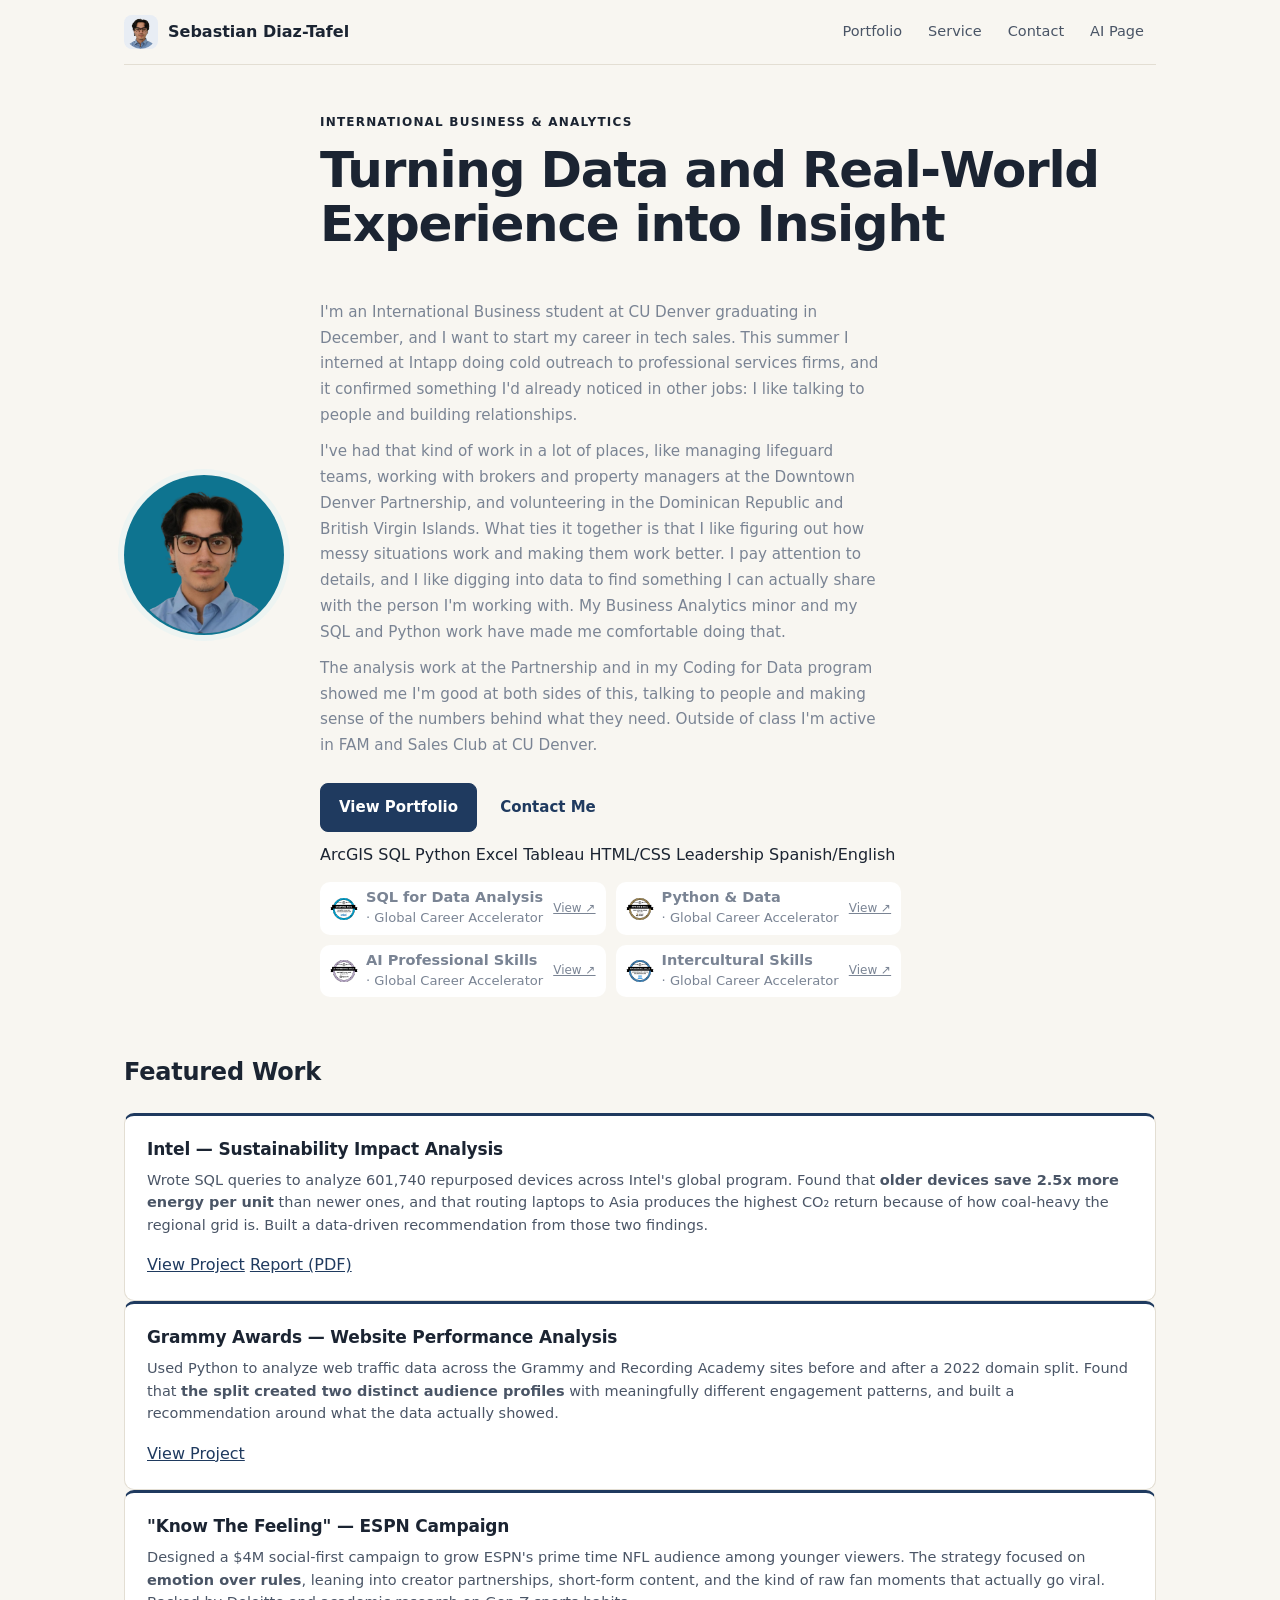
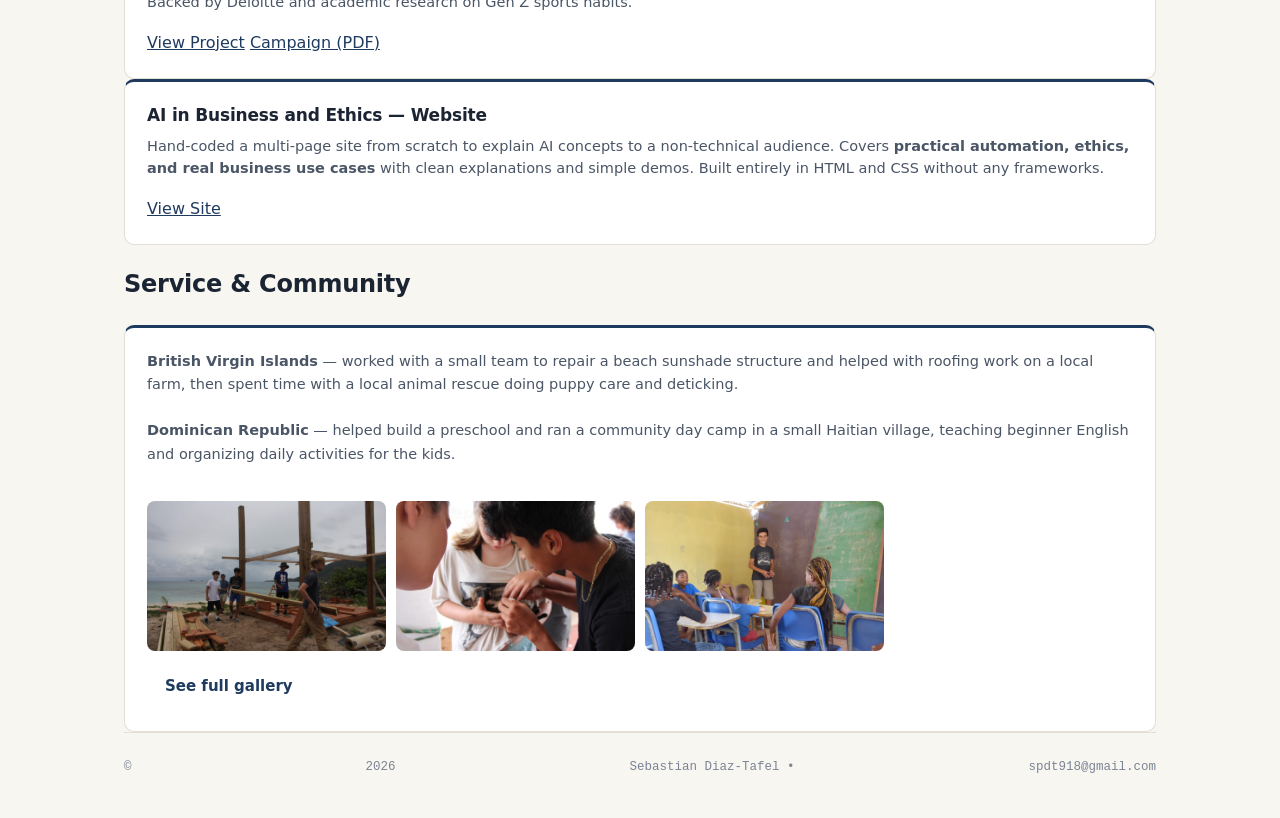
==== commit b41a1e78: "Revise personal statement in index.html Updated personal introduction and background details to refl" ====
--- a/index.html
+++ b/index.html
@@ -3,199 +3,324 @@
 <head>
   <meta charset="utf-8" />
   <meta name="viewport" content="width=device-width,initial-scale=1" />
-  <title>Sebastian Diaz-Tafel | SDR / BDR Candidate</title>
-  <meta name="description" content="Sebastian Diaz-Tafel: International Business and Analytics student at CU Denver with outbound sales experience. Open to SDR and BDR roles." />
-  <link rel="icon" type="image/png" href="img/headshot.png" />
-  <link rel="preconnect" href="https://fonts.googleapis.com" />
-  <link rel="preconnect" href="https://fonts.gstatic.com" crossorigin />
-  <link href="https://fonts.googleapis.com/css2?family=IBM+Plex+Mono:wght@400;500;600&family=IBM+Plex+Sans:wght@400;500;600;700&display=swap" rel="stylesheet" />
-  <link rel="stylesheet" href="css/site.css?v=20" />
+  <title>Sebastian Diaz-Tafel — International Business & Analytics</title>
+  <link rel="icon" type="image/jpeg" href="img/headshot.png" />
+  <link rel="stylesheet" href="css/site.css?v=11" />
+  <style>
+    /* ── Hero refinements ── */
+    .hero {
+      display: grid;
+      grid-template-columns: 160px 1fr;
+      gap: 36px;
+      align-items: center;
+      padding: 48px 0 36px;
+    }
+    .headshot {
+      width: 160px;
+      height: 160px;
+      border-radius: 50%;
+      object-fit: cover;
+      border: 2px solid var(--border);
+      box-shadow: 0 0 0 6px rgba(100,210,255,.08);
+      align-self: center;
+      background: #0e7490;
+    }
+    .hero-text { display: flex; flex-direction: column; gap: 10px; }
+    .hero-eyebrow {
+      font-size: 12px;
+      font-weight: 700;
+      letter-spacing: .1em;
+      text-transform: uppercase;
+      color: var(--accent);
+    }
+    .h1 { font-size: 28px; line-height: 1.25; margin: 0; }
+    .accent-bar {
+      width: 48px; height: 3px;
+      background: linear-gradient(90deg, var(--accent), var(--accent2));
+      border-radius: 999px;
+      margin: 2px 0 4px;
+    }
+    .lede { color: var(--muted); margin: 0; font-size: .95rem; line-height: 1.7; }
+    .currently {
+      display: inline-flex;
+      align-items: center;
+      gap: 7px;
+      font-size: .82rem;
+      color: var(--muted);
+      background: var(--card);
+      border: 1px solid var(--border);
+      border-radius: 999px;
+      padding: 4px 12px;
+      margin-top: 4px;
+      width: fit-content;
+    }
+    .currently .dot {
+      width: 7px; height: 7px;
+      border-radius: 50%;
+      background: var(--accent2);
+      animation: pulse 2s infinite;
+    }
+    @keyframes pulse {
+      0%,100% { opacity: 1; }
+      50% { opacity: .4; }
+    }
+
+    /* ── Certs ── */
+    .certs {
+      display: flex;
+      flex-wrap: wrap;
+      gap: 10px;
+      margin-top: 4px;
+    }
+    .cert-item {
+      display: flex;
+      align-items: center;
+      gap: 8px;
+      font-size: .82rem;
+      color: var(--muted);
+      background: var(--card);
+      border: 1px solid var(--border);
+      border-radius: 10px;
+      padding: 6px 10px;
+    }
+    .cert-item img {
+      width: 28px;
+      height: 28px;
+      border-radius: 4px;
+      object-fit: contain;
+      background: var(--chip);
+      flex-shrink: 0;
+    }
+    .cert-name {
+      color: var(--text);
+      font-weight: 600;
+    }
+    .cert-issuer {
+      color: var(--muted);
+    }
+    .cert-link {
+      font-size: .75rem;
+      color: var(--accent);
+      margin-left: 2px;
+      white-space: nowrap;
+    }
+
+    /* ── Mobile nav fix ── */
+    @media (max-width: 600px) {
+      .nav { flex-wrap: wrap; gap: 8px; }
+      .nav ul { gap: 4px; flex-wrap: wrap; }
+      .nav a { padding: 6px 8px; font-size: .85rem; }
+      .hero {
+        grid-template-columns: 1fr;
+        text-align: center;
+        padding: 28px 0 24px;
+      }
+      .headshot { width: 120px; height: 120px; margin: 0 auto; }
+      .accent-bar { margin: 2px auto 4px; }
+      .currently { margin: 4px auto 0; }
+      .actions { justify-content: center; }
+      .pills { justify-content: center; }
+      .certs { justify-content: center; }
+    }
+
+    /* ── Featured section ── */
+    .featured-card-story {
+      font-size: .875rem;
+      color: var(--muted);
+      margin: 4px 0 10px;
+      line-height: 1.55;
+    }
+    .featured-card-story strong { color: var(--text); }
+
+    /* ── Service teaser ── */
+    .service-bullets {
+      display: flex;
+      flex-direction: column;
+      gap: 6px;
+      margin: 0 0 14px;
+    }
+    .service-bullet {
+      font-size: .9rem;
+      color: var(--muted);
+    }
+    .service-bullet strong { color: var(--text); }
+  </style>
 </head>
 <body>
-
-<header class="site-header">
-  <nav class="container nav">
-    <a class="brand" href="index.html"><img src="img/headshot.png" alt="" />Sebastian Diaz-Tafel</a>
-    <ul>
-      <li><a href="#sales">Sales</a></li>
-      <li><a href="portfolio.html">Portfolio</a></li>
-      <li><a href="portfolio.html#service">Service</a></li>
-      <li><a class="cta" href="contact.html">Contact</a></li>
-    </ul>
-  </nav>
-</header>
-
-<main class="container">
-
-  <!-- ============ HERO ============ -->
+<div class="container">
+
+  <header class="site-header">
+    <nav class="nav">
+      <div class="brand">
+        <img src="img/headshot.png" alt="Sebastian Diaz-Tafel headshot" />
+        <span>Sebastian Diaz-Tafel</span>
+      </div>
+      <ul>
+        <li><a href="portfolio.html">Portfolio</a></li>
+        <li><a href="portfolio.html#service-full">Service</a></li>
+        <li><a href="contact.html">Contact</a></li>
+        <li><a href="https://spdt918-cell.github.io/webproject/" target="_blank" rel="noopener">AI Page</a></li>
+      </ul>
+    </nav>
+  </header>
+
+  <!-- HERO -->
   <section class="hero">
-    <div>
-      <p class="eyebrow">sdr / bdr · analytics · bilingual EN/ES</p>
-      <!-- EDIT: headline. The <span> part shows in the terracotta accent color. -->
-      <h1>I start the conversations <span>that build pipeline.</span></h1>
-      <p class="lede">International Business student at CU Denver (Business Analytics minor) with 4,200+ cold calls behind me. I bring SQL and Python to prospecting so I know who to call before I pick up the phone.</p>
-      <div class="btns">
-        <a class="btn primary" href="#sales">See my sales numbers</a>
-        <!-- EDIT: add your resume as docs/resume.pdf (this link is broken until you do) -->
-        <a class="btn secondary" href="docs/resume.pdf" target="_blank" rel="noopener">Download resume ↓</a>
-      </div>
-      <div class="status"><i></i>Open to SDR/BDR roles · Denver or remote</div>
-    </div>
-    <div class="portrait">
-      <img src="img/headshot.png" alt="Sebastian Diaz-Tafel" />
-      <div class="badge"><div class="n">20</div><div class="l">meetings booked</div></div>
+    <img class="headshot" src="img/headshot.png" alt="Sebastian Diaz-Tafel headshot" />
+    <div class="hero-text">
+      <span class="hero-eyebrow">International Business &amp; Analytics</span>
+      <h1 class="h1">Turning Data and Real&#8209;World Experience into Insight</h1>
+      <div class="accent-bar"></div>
+      <p class="lede">
+        I'm an International Business student at CU Denver graduating in December, and I want to start my career in tech sales. 
+        This summer I interned at Intapp doing cold outreach to professional services firms, and it confirmed something I'd already noticed in other jobs: I like talking to people and building relationships.
+      </p>
+      <p class="lede">
+        I've had that kind of work in a lot of places, like managing lifeguard teams, working with brokers and property managers at the Downtown Denver Partnership, and volunteering in the Dominican Republic and British Virgin Islands. 
+        What ties it together is that I like figuring out how messy situations work and making them work better. 
+        I pay attention to details, and I like digging into data to find something I can actually share with the person I'm working with. 
+        My Business Analytics minor and my SQL and Python work have made me comfortable doing that.
+      </p>
+      <p class="lede">
+        The analysis work at the Partnership and in my Coding for Data program showed me I'm good at both sides of this, talking to people and making sense of the numbers behind what they need. 
+        Outside of class I'm active in FAM and Sales Club at CU Denver.
+      </p>
+      <div class="actions" style="margin-top:14px">
+        <a class="btn primary" href="portfolio.html">View Portfolio</a>
+        <a class="btn" href="contact.html">Contact Me</a>
+      </div>
+      <div class="pills">
+        <span class="pill">ArcGIS</span>
+        <span class="pill">SQL</span>
+        <span class="pill">Python</span>
+        <span class="pill">Excel</span>
+        <span class="pill">Tableau</span>
+        <span class="pill">HTML/CSS</span>
+        <span class="pill">Leadership</span>
+        <span class="pill">Spanish/English</span>
+      </div>
+      <div class="certs">
+        <div class="cert-item">
+          <img src="img/sql_cert.png" alt="SQL certification badge" />
+          <div>
+            <span class="cert-name">SQL for Data Analysis</span>
+            <span class="cert-issuer"> · Global Career Accelerator</span>
+          </div>
+          <a class="cert-link" href="https://www.credential.net/c2eef316-ad48-4fb8-9307-15c15a381be4#acc.vykzldYH" target="_blank" rel="noopener">View ↗</a>
+        </div>
+        <div class="cert-item">
+          <img src="img/python_cert.png" alt="Python and Data certification badge" />
+          <div>
+            <span class="cert-name">Python &amp; Data</span>
+            <span class="cert-issuer"> · Global Career Accelerator</span>
+          </div>
+          <a class="cert-link" href="https://www.credential.net/97b9d763-7e92-49d7-94a9-0d74dcc61281#acc.Ionb2KN3" target="_blank" rel="noopener">View ↗</a>
+        </div>
+        <div class="cert-item">
+          <img src="img/ai_cert.png" alt="AI Professional Skills certification badge" />
+          <div>
+            <span class="cert-name">AI Professional Skills</span>
+            <span class="cert-issuer"> · Global Career Accelerator</span>
+          </div>
+          <a class="cert-link" href="https://www.credential.net/e2cc8287-d110-44d1-a71f-a9e02488f3a0#acc.tVMAbhiF" target="_blank" rel="noopener">View ↗</a>
+        </div>
+        <div class="cert-item">
+          <img src="img/intl_cert.png" alt="Intercultural Skills certification badge" />
+          <div>
+            <span class="cert-name">Intercultural Skills</span>
+            <span class="cert-issuer"> · Global Career Accelerator</span>
+          </div>
+          <a class="cert-link" href="https://www.credential.net/89373909-fa38-48b8-9684-ed69a221d668#acc.yE48LNac" target="_blank" rel="noopener">View ↗</a>
+        </div>
+      </div>
     </div>
   </section>
 
-  <!-- ============ STAT STRIP ============ -->
-  <div class="strip">
-    <div><div class="n">4,200+</div><div class="l">cold calls placed</div></div>
-    <div><div class="n">7.8%</div><div class="l">connect-to-meeting rate</div></div>
-    <div><div class="n">8</div><div class="l">intros run for AEs</div></div>
-    <div><div class="n">3.9</div><div class="l">GPA · CU Denver</div></div>
-  </div>
-
-  <!-- ============ SALES INTERNSHIP ============ -->
-  <section class="sec flush" id="sales">
-    <p class="sec-label">tech sales internship</p>
-    <h2 class="sec-title">My pipeline, start to finish</h2>
-    <p class="sec-sub">Full-cycle top-of-funnel work: finding the right accounts, getting them on the phone, and handing qualified meetings to account executives.</p>
-
-    <div class="pipe-wrap">
-      <div class="pipe">
-        <div class="pipe-head"><h3>Outbound funnel</h3><span>source: HubSpot</span></div>
-        <div class="stage s1"><span class="name">Dials</span><div class="bar"></div><span class="val">4,200+</span></div>
-        <div class="conv"><span>↓ 6.1% dial-to-connect</span></div>
-        <div class="stage s2"><span class="name">Connects</span><div class="bar"></div><span class="val">256</span></div>
-        <div class="conv"><span>↓ 7.8% connect-to-meeting</span></div>
-        <div class="stage s3"><span class="name">Meetings</span><div class="bar"></div><span class="val">20</span></div>
-        <div class="conv"><span>↓ handed to AEs</span></div>
-        <div class="stage s4"><span class="name">AE intros</span><div class="bar"></div><span class="val">8</span></div>
-        <div class="conv"><span>↓ advanced</span></div>
-        <div class="stage s5"><span class="name">Product demo</span><div class="bar"></div><span class="val">1</span></div>
-        <p class="pipe-note">Bars show funnel stage, not scale.</p>
-      </div>
-
-      <div class="role">
-        <h3>Sales Development Intern</h3>
-        <!-- EDIT: company name and dates -->
-        <p class="co">[Company] · [Dates]</p>
-        <ul class="dash-list">
-          <li>Placed <strong>4,200+ cold calls</strong>, generating <strong>256 connects</strong> at a <strong>7.8% connect-to-meeting rate</strong></li>
-          <li>Booked <strong>20 meetings</strong> and ran <strong>8 intros</strong> for account executives, with one advancing into a <strong>full product demo</strong></li>
-          <li>Prospected companies and individual contacts using <strong>HubSpot</strong> and <strong>ZoomInfo</strong></li>
-          <li>Logged outreach and kept <strong>CRM records clean</strong> in HubSpot</li>
-        </ul>
-        <div class="tags"><span class="tag">hubspot</span><span class="tag">zoominfo</span><span class="tag">cold-calling</span><span class="tag">prospecting</span></div>
-      </div>
+  <!-- FEATURED -->
+  <section class="section">
+    <h2 class="h2">Featured Work</h2>
+    <div class="card-grid">
+
+      <article class="card">
+        <h3>Intel — Sustainability Impact Analysis</h3>
+        <p class="featured-card-story">
+          Wrote SQL queries to analyze 601,740 repurposed devices across Intel's global program.
+          Found that <strong>older devices save 2.5x more energy per unit</strong> than newer ones,
+          and that routing laptops to Asia produces the highest CO₂ return because of how coal-heavy
+          the regional grid is. Built a data-driven recommendation from those two findings.
+        </p>
+        <div class="actions">
+          <a class="chip" href="intel.html">View Project</a>
+          <a class="chip" href="docs/intel_sustainability.pdf" target="_blank" rel="noopener">Report (PDF)</a>
+        </div>
+      </article>
+
+      <article class="card">
+        <h3>Grammy Awards — Website Performance Analysis</h3>
+        <p class="featured-card-story">
+          Used Python to analyze web traffic data across the Grammy and Recording Academy sites
+          before and after a 2022 domain split. Found that <strong>the split created two distinct
+          audience profiles</strong> with meaningfully different engagement patterns, and built
+          a recommendation around what the data actually showed.
+        </p>
+        <div class="actions">
+          <a class="chip" href="grammys.html">View Project</a>
+        </div>
+      </article>
+
+      <article class="card">
+        <h3>"Know The Feeling" — ESPN Campaign</h3>
+        <p class="featured-card-story">
+          Designed a $4M social-first campaign to grow ESPN's prime time NFL audience
+          among younger viewers. The strategy focused on <strong>emotion over rules</strong>,
+          leaning into creator partnerships, short-form content, and the kind of raw fan
+          moments that actually go viral. Backed by Deloitte and academic research on Gen Z sports habits.
+        </p>
+        <div class="actions">
+          <a class="chip" href="espn.html">View Project</a>
+          <a class="chip" href="docs/know_the_feeling_marketing_campaign.pdf" target="_blank" rel="noopener">Campaign (PDF)</a>
+        </div>
+      </article>
+
+      <article class="card">
+        <h3>AI in Business and Ethics — Website</h3>
+        <p class="featured-card-story">
+          Hand-coded a multi-page site from scratch to explain AI concepts to a non-technical audience.
+          Covers <strong>practical automation, ethics, and real business use cases</strong>
+          with clean explanations and simple demos. Built entirely in HTML and CSS without any frameworks.
+        </p>
+        <div class="actions">
+          <a class="chip" href="https://spdt918-cell.github.io/webproject/" target="_blank" rel="noopener">View Site</a>
+        </div>
+      </article>
+
     </div>
   </section>
 
-  <!-- ============ SELECTED WORK ============ -->
-  <section class="sec" id="work">
-    <p class="sec-label">selected work</p>
-    <h2 class="sec-title">The analytical side</h2>
-    <p class="sec-sub">Projects where I dug into the data, found what mattered, and turned it into a recommendation someone could act on.</p>
-    <div class="cards">
-      <a class="card" href="intel.html">
-        <div class="kpi">601,740</div><div class="kpi-l">devices analyzed</div>
-        <h3>Intel: Sustainability Impact Analysis</h3>
-        <p>Wrote SQL queries across Intel's global repurposing program. Found that older devices save 2.5x more energy per unit, and that routing laptops to Asia produces the highest CO₂ return.</p>
-        <div class="tags"><span class="tag">sql</span><span class="tag">analysis</span></div>
-        <div class="go">view project →</div>
-      </a>
-      <a class="card" href="grammys.html">
-        <div class="kpi">43x</div><div class="kpi-l">awards-night traffic spike</div>
-        <h3>Grammy Awards: Website Performance</h3>
-        <p>Used Python to analyze traffic before and after a 2022 domain split. Found the split created two distinct audience profiles with different engagement patterns.</p>
-        <div class="tags"><span class="tag">python</span><span class="tag">pandas</span></div>
-        <div class="go">view project →</div>
-      </a>
-      <a class="card" href="espn.html">
-        <div class="kpi">$4M</div><div class="kpi-l">campaign budget</div>
-        <h3>ESPN: "Know The Feeling"</h3>
-        <p>Social-first campaign to grow ESPN's prime-time NFL audience with younger viewers, built on creator partnerships and short-form content.</p>
-        <div class="tags"><span class="tag">gtm</span><span class="tag">strategy</span></div>
-        <div class="go">view project →</div>
-      </a>
-    </div>
-    <div class="link-row"><a class="text-link" href="portfolio.html">see the full portfolio →</a></div>
-  </section>
-
-  <!-- ============ ABOUT ============ -->
-  <section class="sec" id="about">
-    <div class="about">
-      <div>
-        <p class="sec-label">about</p>
-        <h2 class="sec-title">A little more about me</h2>
-      </div>
-      <div>
-        <p>I'm an International Business student at CU Denver with a 3.9 GPA and a minor in Business Analytics. This past spring I interned with the Downtown Denver Partnership, doing GIS-based economic analysis on 300+ commercial properties and working directly with brokers and property managers to improve data accuracy. Before that I spent two years at Chatham University building a foundation in global markets, accounting, and statistics.</p>
-        <p>My background is a pretty weird but useful mix of things: geospatial analysis, managing lifeguard teams, volunteering in the Dominican Republic and British Virgin Islands, and building websites from scratch. It all comes back to the same thing though. I like figuring out how messy situations work and making them work better. I'm bilingual in English and Spanish and active in FAM and ALPFA at CU Denver.</p>
-        <p>Lately I've been exploring how data and strategy play out across finance, consulting, economic development, and client solutions. I'm drawn to roles where analytical thinking and people skills both matter.</p>
+  <!-- SERVICE TEASER -->
+  <section id="service" class="section">
+    <h2 class="h2">Service &amp; Community</h2>
+    <div class="card">
+      <div class="service-bullets">
+        <p class="service-bullet"><strong>British Virgin Islands</strong> — worked with a small team to repair a beach sunshade structure and helped with roofing work on a local farm, then spent time with a local animal rescue doing puppy care and deticking.</p>
+        <p class="service-bullet"><strong>Dominican Republic</strong> — helped build a preschool and ran a community day camp in a small Haitian village, teaching beginner English and organizing daily activities for the kids.</p>
+      </div>
+      <div class="gallery">
+        <img src="img/bvi_sunshade_work.jpg" alt="BVI sunshade repair team carrying beam" />
+        <img src="img/bvi_deticking_pups.jpg" alt="BVI puppy deticking during rescue effort" />
+        <img src="img/dr_camp_teaching.jpg" alt="Teaching vocabulary at DR education center" />
+      </div>
+      <div class="actions" style="margin-top:12px">
+        <a class="btn" href="portfolio.html#service-full">See full gallery</a>
       </div>
     </div>
   </section>
 
-  <!-- ============ TOOLKIT ============ -->
-  <section class="sec" id="toolkit">
-    <p class="sec-label">toolkit</p>
-    <h2 class="sec-title">What I work with</h2>
-    <p class="sec-sub">Sales tools on one side, data tools on the other, and the languages to talk to both.</p>
-    <div class="kit">
-      <div><h4>sales</h4><div class="tags"><span class="tag">HubSpot</span><span class="tag">ZoomInfo</span><span class="tag">Cold calling</span><span class="tag">CRM hygiene</span></div></div>
-      <div><h4>data</h4><div class="tags"><span class="tag">SQL</span><span class="tag">Python</span><span class="tag">Excel</span><span class="tag">Tableau</span><span class="tag">ArcGIS</span><span class="tag">HTML/CSS</span></div></div>
-      <div><h4>people</h4><div class="tags"><span class="tag">English / Spanish</span><span class="tag">Team leadership</span><span class="tag">ALPFA</span><span class="tag">FAM</span></div></div>
-    </div>
-  </section>
-
-  <!-- ============ CERTIFICATIONS ============ -->
-  <section class="sec" id="certifications">
-    <p class="sec-label">certifications</p>
-    <h2 class="sec-title">Credentials</h2>
-    <p class="sec-sub">Project-based programs through Global Career Accelerator.</p>
-    <div class="cert-grid">
-      <div class="cert">
-        <img src="img/sql_cert.png" alt="SQL certification badge" />
-        <div><span class="cert-name">SQL for Data Analysis</span><span class="cert-meta">Global Career Accelerator · Intel</span>
-        <a class="text-link" href="https://www.credential.net/c2eef316-ad48-4fb8-9307-15c15a381be4#acc.vykzldYH" target="_blank" rel="noopener">view credential ↗</a></div>
-      </div>
-      <div class="cert">
-        <img src="img/python_cert.png" alt="Python and Data certification badge" />
-        <div><span class="cert-name">Python &amp; Data</span><span class="cert-meta">Global Career Accelerator · Grammy Awards</span>
-        <a class="text-link" href="https://www.credential.net/97b9d763-7e92-49d7-94a9-0d74dcc61281#acc.Ionb2KN3" target="_blank" rel="noopener">view credential ↗</a></div>
-      </div>
-      <div class="cert">
-        <img src="img/ai_cert.png" alt="AI Professional Skills certification badge" />
-        <div><span class="cert-name">AI Professional Skills</span><span class="cert-meta">Global Career Accelerator · OpenAI</span>
-        <a class="text-link" href="https://www.credential.net/e2cc8287-d110-44d1-a71f-a9e02488f3a0#acc.tVMAbhiF" target="_blank" rel="noopener">view credential ↗</a></div>
-      </div>
-      <div class="cert">
-        <img src="img/intl_cert.png" alt="Intercultural Skills certification badge" />
-        <div><span class="cert-name">Intercultural Skills</span><span class="cert-meta">Global Career Accelerator · UNESCO</span>
-        <a class="text-link" href="https://www.credential.net/89373909-fa38-48b8-9684-ed69a221d668#acc.yE48LNac" target="_blank" rel="noopener">view credential ↗</a></div>
-      </div>
-    </div>
-  </section>
-
-  <!-- ============ CONTACT CTA ============ -->
-  <section class="final">
-    <div>
-      <h2>Let's talk pipeline.</h2>
-      <p>Hiring for SDR or BDR? I'd like to hear about your team.</p>
-    </div>
-    <div class="btns">
-      <a class="btn primary" href="mailto:spdt918@gmail.com">Email me</a>
-      <a class="btn secondary" href="https://www.linkedin.com/in/sdiaztafel" target="_blank" rel="noopener">LinkedIn ↗</a>
-    </div>
-  </section>
-
   <footer class="site-footer">
-    <span>© <span id="y">2026</span> Sebastian Diaz-Tafel</span>
-    <span><a href="mailto:spdt918@gmail.com">spdt918@gmail.com</a> · Denver, CO</span>
+    © <span id="y"></span> Sebastian Diaz-Tafel • <a href="mailto:spdt918@gmail.com">spdt918@gmail.com</a>
   </footer>
-</main>
-
+
+</div>
 <script>document.getElementById('y').textContent = new Date().getFullYear()</script>
 </body>
 </html>
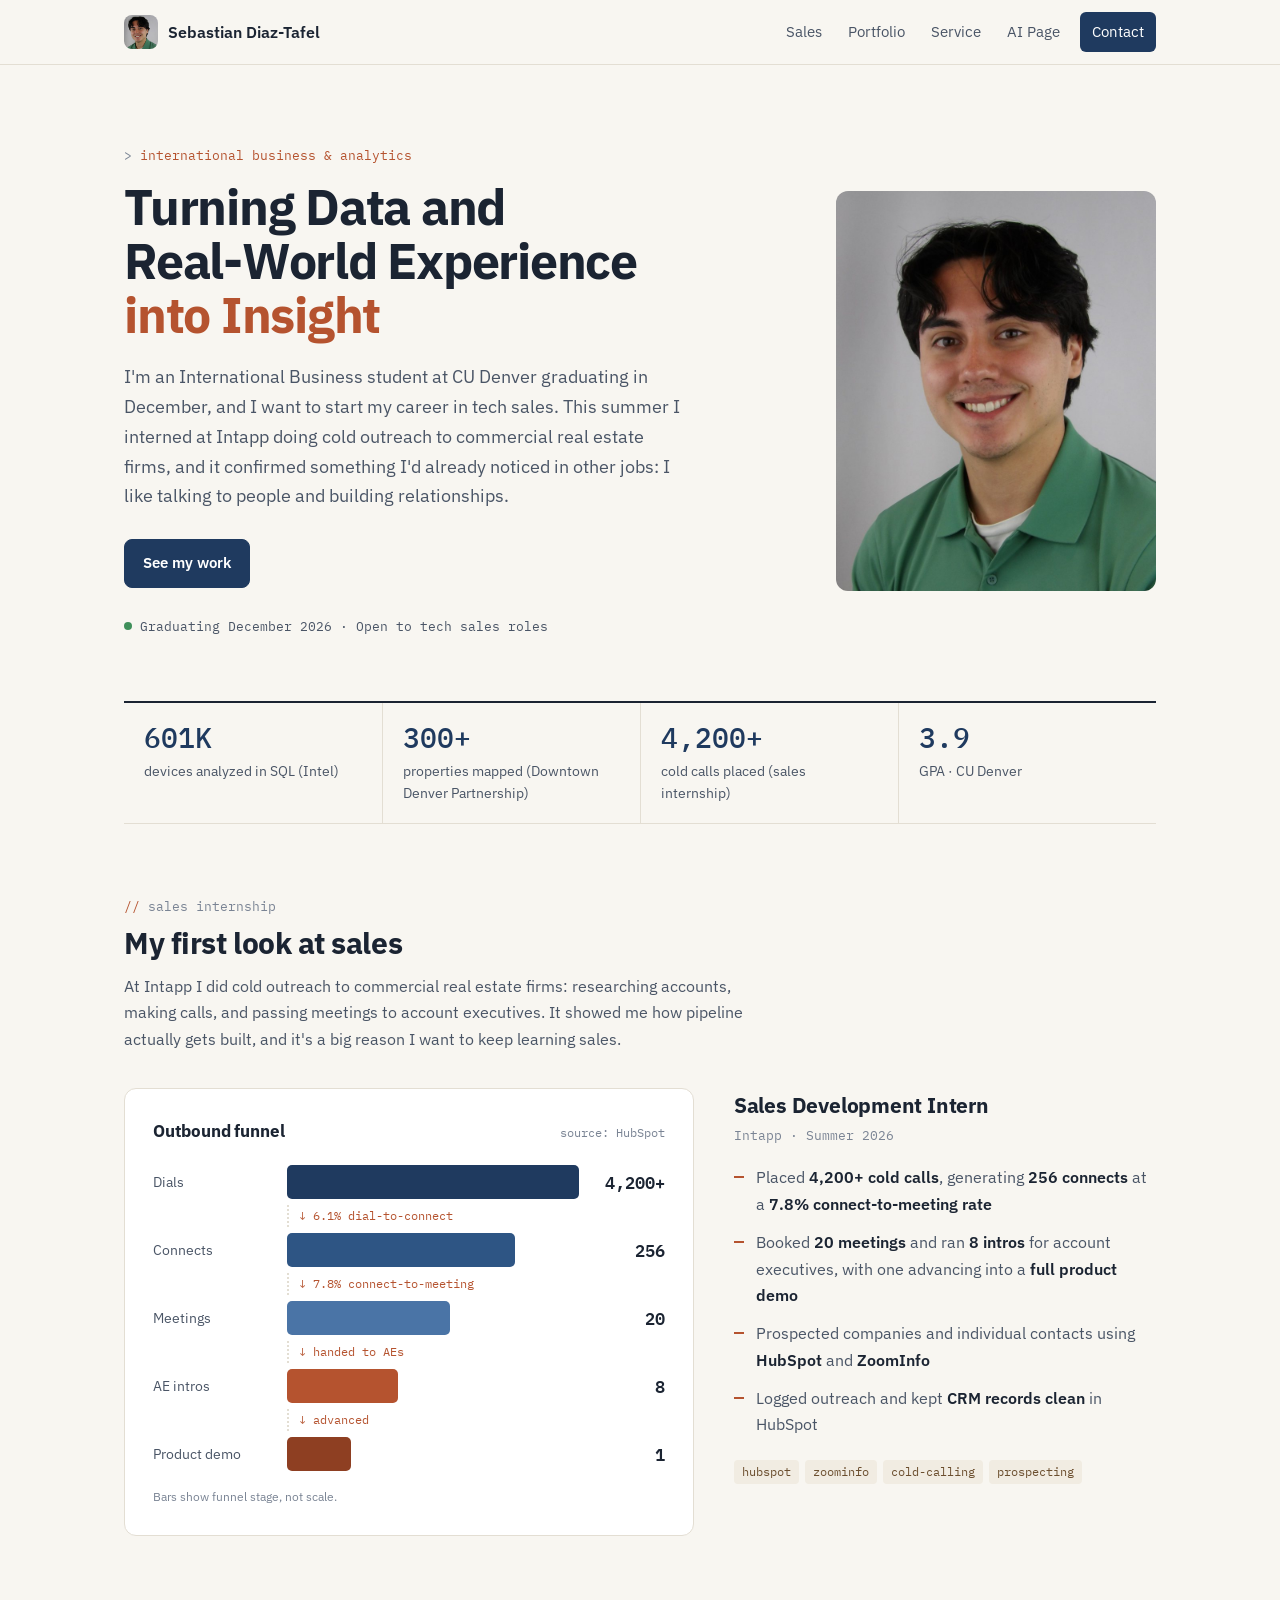
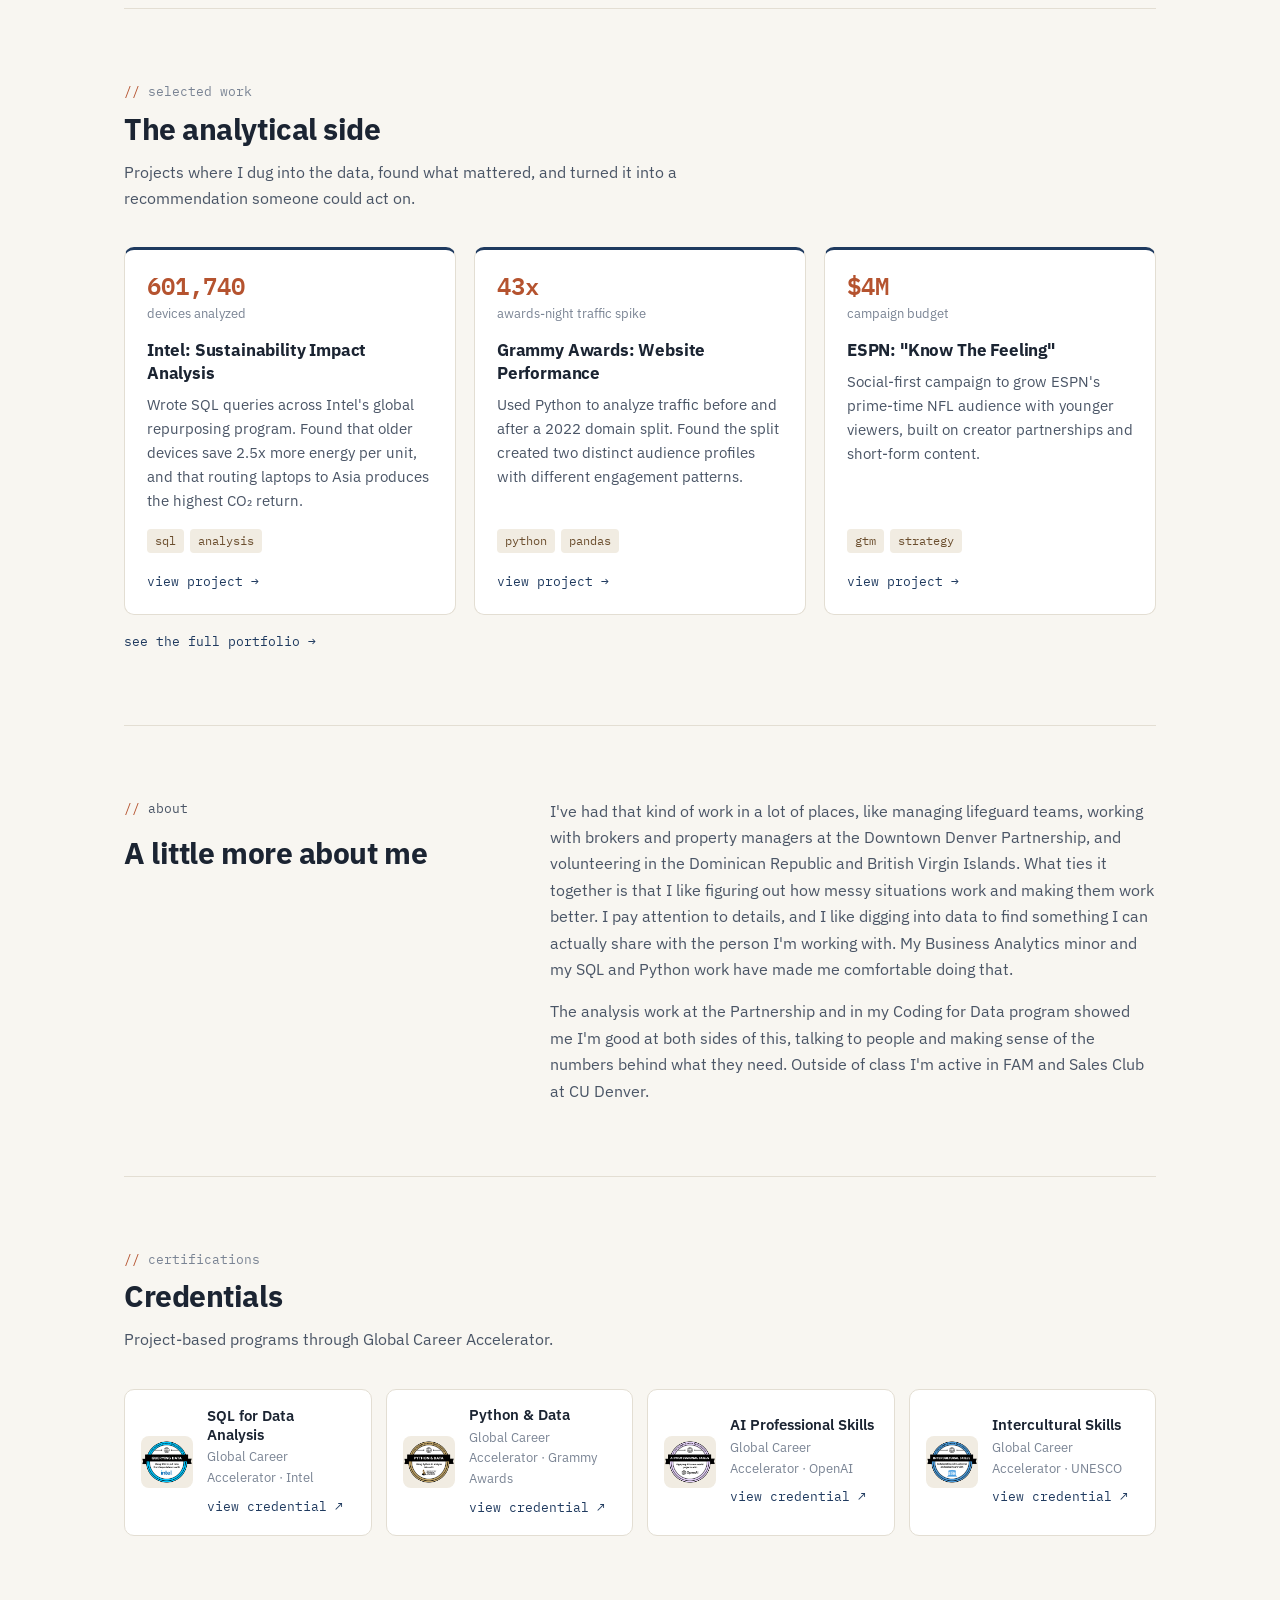
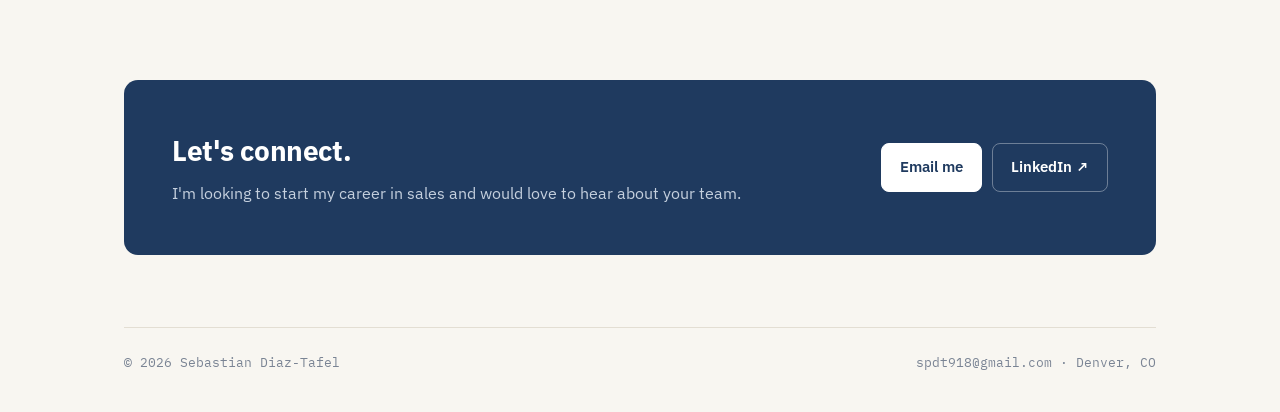
==== commit a1fb91bc: "Add files via upload" ====
--- a/index.html
+++ b/index.html
@@ -3,324 +3,184 @@
 <head>
   <meta charset="utf-8" />
   <meta name="viewport" content="width=device-width,initial-scale=1" />
-  <title>Sebastian Diaz-Tafel — International Business & Analytics</title>
-  <link rel="icon" type="image/jpeg" href="img/headshot.png" />
-  <link rel="stylesheet" href="css/site.css?v=11" />
-  <style>
-    /* ── Hero refinements ── */
-    .hero {
-      display: grid;
-      grid-template-columns: 160px 1fr;
-      gap: 36px;
-      align-items: center;
-      padding: 48px 0 36px;
-    }
-    .headshot {
-      width: 160px;
-      height: 160px;
-      border-radius: 50%;
-      object-fit: cover;
-      border: 2px solid var(--border);
-      box-shadow: 0 0 0 6px rgba(100,210,255,.08);
-      align-self: center;
-      background: #0e7490;
-    }
-    .hero-text { display: flex; flex-direction: column; gap: 10px; }
-    .hero-eyebrow {
-      font-size: 12px;
-      font-weight: 700;
-      letter-spacing: .1em;
-      text-transform: uppercase;
-      color: var(--accent);
-    }
-    .h1 { font-size: 28px; line-height: 1.25; margin: 0; }
-    .accent-bar {
-      width: 48px; height: 3px;
-      background: linear-gradient(90deg, var(--accent), var(--accent2));
-      border-radius: 999px;
-      margin: 2px 0 4px;
-    }
-    .lede { color: var(--muted); margin: 0; font-size: .95rem; line-height: 1.7; }
-    .currently {
-      display: inline-flex;
-      align-items: center;
-      gap: 7px;
-      font-size: .82rem;
-      color: var(--muted);
-      background: var(--card);
-      border: 1px solid var(--border);
-      border-radius: 999px;
-      padding: 4px 12px;
-      margin-top: 4px;
-      width: fit-content;
-    }
-    .currently .dot {
-      width: 7px; height: 7px;
-      border-radius: 50%;
-      background: var(--accent2);
-      animation: pulse 2s infinite;
-    }
-    @keyframes pulse {
-      0%,100% { opacity: 1; }
-      50% { opacity: .4; }
-    }
-
-    /* ── Certs ── */
-    .certs {
-      display: flex;
-      flex-wrap: wrap;
-      gap: 10px;
-      margin-top: 4px;
-    }
-    .cert-item {
-      display: flex;
-      align-items: center;
-      gap: 8px;
-      font-size: .82rem;
-      color: var(--muted);
-      background: var(--card);
-      border: 1px solid var(--border);
-      border-radius: 10px;
-      padding: 6px 10px;
-    }
-    .cert-item img {
-      width: 28px;
-      height: 28px;
-      border-radius: 4px;
-      object-fit: contain;
-      background: var(--chip);
-      flex-shrink: 0;
-    }
-    .cert-name {
-      color: var(--text);
-      font-weight: 600;
-    }
-    .cert-issuer {
-      color: var(--muted);
-    }
-    .cert-link {
-      font-size: .75rem;
-      color: var(--accent);
-      margin-left: 2px;
-      white-space: nowrap;
-    }
-
-    /* ── Mobile nav fix ── */
-    @media (max-width: 600px) {
-      .nav { flex-wrap: wrap; gap: 8px; }
-      .nav ul { gap: 4px; flex-wrap: wrap; }
-      .nav a { padding: 6px 8px; font-size: .85rem; }
-      .hero {
-        grid-template-columns: 1fr;
-        text-align: center;
-        padding: 28px 0 24px;
-      }
-      .headshot { width: 120px; height: 120px; margin: 0 auto; }
-      .accent-bar { margin: 2px auto 4px; }
-      .currently { margin: 4px auto 0; }
-      .actions { justify-content: center; }
-      .pills { justify-content: center; }
-      .certs { justify-content: center; }
-    }
-
-    /* ── Featured section ── */
-    .featured-card-story {
-      font-size: .875rem;
-      color: var(--muted);
-      margin: 4px 0 10px;
-      line-height: 1.55;
-    }
-    .featured-card-story strong { color: var(--text); }
-
-    /* ── Service teaser ── */
-    .service-bullets {
-      display: flex;
-      flex-direction: column;
-      gap: 6px;
-      margin: 0 0 14px;
-    }
-    .service-bullet {
-      font-size: .9rem;
-      color: var(--muted);
-    }
-    .service-bullet strong { color: var(--text); }
-  </style>
+  <title>Sebastian Diaz-Tafel | International Business &amp; Analytics</title>
+  <meta name="description" content="Sebastian Diaz-Tafel: International Business and Analytics student at CU Denver interested in building a career in sales." />
+  <link rel="icon" type="image/jpeg" href="img/headshot_2026_square.jpg" />
+  <link rel="preconnect" href="https://fonts.googleapis.com" />
+  <link rel="preconnect" href="https://fonts.gstatic.com" crossorigin />
+  <link href="https://fonts.googleapis.com/css2?family=IBM+Plex+Mono:wght@400;500;600&family=IBM+Plex+Sans:wght@400;500;600;700&display=swap" rel="stylesheet" />
+  <link rel="stylesheet" href="css/site.css?v=24" />
 </head>
 <body>
-<div class="container">
 
-  <header class="site-header">
-    <nav class="nav">
-      <div class="brand">
-        <img src="img/headshot.png" alt="Sebastian Diaz-Tafel headshot" />
-        <span>Sebastian Diaz-Tafel</span>
+<header class="site-header">
+  <nav class="container nav">
+    <a class="brand" href="index.html"><img src="img/headshot_2026_square.jpg" alt="" />Sebastian Diaz-Tafel</a>
+    <ul>
+      <li><a href="#sales">Sales</a></li>
+      <li><a href="portfolio.html">Portfolio</a></li>
+      <li><a href="portfolio.html#service">Service</a></li>
+      <li><a href="https://spdt918-cell.github.io/webproject/" target="_blank" rel="noopener">AI Page</a></li>
+      <li><a class="cta" href="contact.html">Contact</a></li>
+    </ul>
+  </nav>
+</header>
+
+<main class="container">
+
+  <!-- ============ HERO ============ -->
+  <section class="hero">
+    <div>
+      <p class="eyebrow">international business &amp; analytics</p>
+      <!-- EDIT: headline. The <span> part shows in the terracotta accent color. -->
+      <h1>Turning Data and Real&#8209;World Experience <span>into Insight</span></h1>
+      <p class="lede">I'm an International Business student at CU Denver graduating in December, and I want to start my career in tech sales. This summer I interned at Intapp doing cold outreach to commercial real estate firms, and it confirmed something I'd already noticed in other jobs: I like talking to people and building relationships.</p>
+      <div class="btns">
+        <a class="btn primary" href="#work">See my work</a>
       </div>
-      <ul>
-        <li><a href="portfolio.html">Portfolio</a></li>
-        <li><a href="portfolio.html#service-full">Service</a></li>
-        <li><a href="contact.html">Contact</a></li>
-        <li><a href="https://spdt918-cell.github.io/webproject/" target="_blank" rel="noopener">AI Page</a></li>
-      </ul>
-    </nav>
-  </header>
+      <div class="status"><i></i>Graduating December 2026 · Open to tech sales roles</div>
+    </div>
+    <div class="portrait">
+      <img src="img/headshot_2026.jpg?v=2" alt="Sebastian Diaz-Tafel" />
+    </div>
+  </section>
 
-  <!-- HERO -->
-  <section class="hero">
-    <img class="headshot" src="img/headshot.png" alt="Sebastian Diaz-Tafel headshot" />
-    <div class="hero-text">
-      <span class="hero-eyebrow">International Business &amp; Analytics</span>
-      <h1 class="h1">Turning Data and Real&#8209;World Experience into Insight</h1>
-      <div class="accent-bar"></div>
-      <p class="lede">
-        I'm an International Business student at CU Denver graduating in December, and I want to start my career in tech sales. 
-        This summer I interned at Intapp doing cold outreach to professional services firms, and it confirmed something I'd already noticed in other jobs: I like talking to people and building relationships.
-      </p>
-      <p class="lede">
-        I've had that kind of work in a lot of places, like managing lifeguard teams, working with brokers and property managers at the Downtown Denver Partnership, and volunteering in the Dominican Republic and British Virgin Islands. 
-        What ties it together is that I like figuring out how messy situations work and making them work better. 
-        I pay attention to details, and I like digging into data to find something I can actually share with the person I'm working with. 
-        My Business Analytics minor and my SQL and Python work have made me comfortable doing that.
-      </p>
-      <p class="lede">
-        The analysis work at the Partnership and in my Coding for Data program showed me I'm good at both sides of this, talking to people and making sense of the numbers behind what they need. 
-        Outside of class I'm active in FAM and Sales Club at CU Denver.
-      </p>
-      <div class="actions" style="margin-top:14px">
-        <a class="btn primary" href="portfolio.html">View Portfolio</a>
-        <a class="btn" href="contact.html">Contact Me</a>
+  <!-- ============ STAT STRIP ============ -->
+  <div class="strip">
+    <div><div class="n">601K</div><div class="l">devices analyzed in SQL (Intel)</div></div>
+    <div><div class="n">300+</div><div class="l">properties mapped (Downtown Denver Partnership)</div></div>
+    <div><div class="n">4,200+</div><div class="l">cold calls placed (sales internship)</div></div>
+    <div><div class="n">3.9</div><div class="l">GPA · CU Denver</div></div>
+  </div>
+
+  <!-- ============ SALES INTERNSHIP ============ -->
+  <section class="sec flush" id="sales">
+    <p class="sec-label">sales internship</p>
+    <h2 class="sec-title">My first look at sales</h2>
+    <p class="sec-sub">At Intapp I did cold outreach to commercial real estate firms: researching accounts, making calls, and passing meetings to account executives. It showed me how pipeline actually gets built, and it's a big reason I want to keep learning sales.</p>
+
+    <div class="pipe-wrap">
+      <div class="pipe">
+        <div class="pipe-head"><h3>Outbound funnel</h3><span>source: HubSpot</span></div>
+        <div class="stage s1"><span class="name">Dials</span><div class="bar"></div><span class="val">4,200+</span></div>
+        <div class="conv"><span>↓ 6.1% dial-to-connect</span></div>
+        <div class="stage s2"><span class="name">Connects</span><div class="bar"></div><span class="val">256</span></div>
+        <div class="conv"><span>↓ 7.8% connect-to-meeting</span></div>
+        <div class="stage s3"><span class="name">Meetings</span><div class="bar"></div><span class="val">20</span></div>
+        <div class="conv"><span>↓ handed to AEs</span></div>
+        <div class="stage s4"><span class="name">AE intros</span><div class="bar"></div><span class="val">8</span></div>
+        <div class="conv"><span>↓ advanced</span></div>
+        <div class="stage s5"><span class="name">Product demo</span><div class="bar"></div><span class="val">1</span></div>
+        <p class="pipe-note">Bars show funnel stage, not scale.</p>
       </div>
-      <div class="pills">
-        <span class="pill">ArcGIS</span>
-        <span class="pill">SQL</span>
-        <span class="pill">Python</span>
-        <span class="pill">Excel</span>
-        <span class="pill">Tableau</span>
-        <span class="pill">HTML/CSS</span>
-        <span class="pill">Leadership</span>
-        <span class="pill">Spanish/English</span>
-      </div>
-      <div class="certs">
-        <div class="cert-item">
-          <img src="img/sql_cert.png" alt="SQL certification badge" />
-          <div>
-            <span class="cert-name">SQL for Data Analysis</span>
-            <span class="cert-issuer"> · Global Career Accelerator</span>
-          </div>
-          <a class="cert-link" href="https://www.credential.net/c2eef316-ad48-4fb8-9307-15c15a381be4#acc.vykzldYH" target="_blank" rel="noopener">View ↗</a>
-        </div>
-        <div class="cert-item">
-          <img src="img/python_cert.png" alt="Python and Data certification badge" />
-          <div>
-            <span class="cert-name">Python &amp; Data</span>
-            <span class="cert-issuer"> · Global Career Accelerator</span>
-          </div>
-          <a class="cert-link" href="https://www.credential.net/97b9d763-7e92-49d7-94a9-0d74dcc61281#acc.Ionb2KN3" target="_blank" rel="noopener">View ↗</a>
-        </div>
-        <div class="cert-item">
-          <img src="img/ai_cert.png" alt="AI Professional Skills certification badge" />
-          <div>
-            <span class="cert-name">AI Professional Skills</span>
-            <span class="cert-issuer"> · Global Career Accelerator</span>
-          </div>
-          <a class="cert-link" href="https://www.credential.net/e2cc8287-d110-44d1-a71f-a9e02488f3a0#acc.tVMAbhiF" target="_blank" rel="noopener">View ↗</a>
-        </div>
-        <div class="cert-item">
-          <img src="img/intl_cert.png" alt="Intercultural Skills certification badge" />
-          <div>
-            <span class="cert-name">Intercultural Skills</span>
-            <span class="cert-issuer"> · Global Career Accelerator</span>
-          </div>
-          <a class="cert-link" href="https://www.credential.net/89373909-fa38-48b8-9684-ed69a221d668#acc.yE48LNac" target="_blank" rel="noopener">View ↗</a>
-        </div>
+
+      <div class="role">
+        <!-- EDIT: confirm your actual title -->
+        <h3>Sales Development Intern</h3>
+        <p class="co">Intapp · Summer 2026</p>
+        <ul class="dash-list">
+          <li>Placed <strong>4,200+ cold calls</strong>, generating <strong>256 connects</strong> at a <strong>7.8% connect-to-meeting rate</strong></li>
+          <li>Booked <strong>20 meetings</strong> and ran <strong>8 intros</strong> for account executives, with one advancing into a <strong>full product demo</strong></li>
+          <li>Prospected companies and individual contacts using <strong>HubSpot</strong> and <strong>ZoomInfo</strong></li>
+          <li>Logged outreach and kept <strong>CRM records clean</strong> in HubSpot</li>
+        </ul>
+        <div class="tags"><span class="tag">hubspot</span><span class="tag">zoominfo</span><span class="tag">cold-calling</span><span class="tag">prospecting</span></div>
       </div>
     </div>
   </section>
 
-  <!-- FEATURED -->
-  <section class="section">
-    <h2 class="h2">Featured Work</h2>
-    <div class="card-grid">
-
-      <article class="card">
-        <h3>Intel — Sustainability Impact Analysis</h3>
-        <p class="featured-card-story">
-          Wrote SQL queries to analyze 601,740 repurposed devices across Intel's global program.
-          Found that <strong>older devices save 2.5x more energy per unit</strong> than newer ones,
-          and that routing laptops to Asia produces the highest CO₂ return because of how coal-heavy
-          the regional grid is. Built a data-driven recommendation from those two findings.
-        </p>
-        <div class="actions">
-          <a class="chip" href="intel.html">View Project</a>
-          <a class="chip" href="docs/intel_sustainability.pdf" target="_blank" rel="noopener">Report (PDF)</a>
-        </div>
-      </article>
-
-      <article class="card">
-        <h3>Grammy Awards — Website Performance Analysis</h3>
-        <p class="featured-card-story">
-          Used Python to analyze web traffic data across the Grammy and Recording Academy sites
-          before and after a 2022 domain split. Found that <strong>the split created two distinct
-          audience profiles</strong> with meaningfully different engagement patterns, and built
-          a recommendation around what the data actually showed.
-        </p>
-        <div class="actions">
-          <a class="chip" href="grammys.html">View Project</a>
-        </div>
-      </article>
-
-      <article class="card">
-        <h3>"Know The Feeling" — ESPN Campaign</h3>
-        <p class="featured-card-story">
-          Designed a $4M social-first campaign to grow ESPN's prime time NFL audience
-          among younger viewers. The strategy focused on <strong>emotion over rules</strong>,
-          leaning into creator partnerships, short-form content, and the kind of raw fan
-          moments that actually go viral. Backed by Deloitte and academic research on Gen Z sports habits.
-        </p>
-        <div class="actions">
-          <a class="chip" href="espn.html">View Project</a>
-          <a class="chip" href="docs/know_the_feeling_marketing_campaign.pdf" target="_blank" rel="noopener">Campaign (PDF)</a>
-        </div>
-      </article>
-
-      <article class="card">
-        <h3>AI in Business and Ethics — Website</h3>
-        <p class="featured-card-story">
-          Hand-coded a multi-page site from scratch to explain AI concepts to a non-technical audience.
-          Covers <strong>practical automation, ethics, and real business use cases</strong>
-          with clean explanations and simple demos. Built entirely in HTML and CSS without any frameworks.
-        </p>
-        <div class="actions">
-          <a class="chip" href="https://spdt918-cell.github.io/webproject/" target="_blank" rel="noopener">View Site</a>
-        </div>
-      </article>
-
+  <!-- ============ SELECTED WORK ============ -->
+  <section class="sec" id="work">
+    <p class="sec-label">selected work</p>
+    <h2 class="sec-title">The analytical side</h2>
+    <p class="sec-sub">Projects where I dug into the data, found what mattered, and turned it into a recommendation someone could act on.</p>
+    <div class="cards">
+      <a class="card" href="intel.html">
+        <div class="kpi">601,740</div><div class="kpi-l">devices analyzed</div>
+        <h3>Intel: Sustainability Impact Analysis</h3>
+        <p>Wrote SQL queries across Intel's global repurposing program. Found that older devices save 2.5x more energy per unit, and that routing laptops to Asia produces the highest CO₂ return.</p>
+        <div class="tags"><span class="tag">sql</span><span class="tag">analysis</span></div>
+        <div class="go">view project →</div>
+      </a>
+      <a class="card" href="grammys.html">
+        <div class="kpi">43x</div><div class="kpi-l">awards-night traffic spike</div>
+        <h3>Grammy Awards: Website Performance</h3>
+        <p>Used Python to analyze traffic before and after a 2022 domain split. Found the split created two distinct audience profiles with different engagement patterns.</p>
+        <div class="tags"><span class="tag">python</span><span class="tag">pandas</span></div>
+        <div class="go">view project →</div>
+      </a>
+      <a class="card" href="espn.html">
+        <div class="kpi">$4M</div><div class="kpi-l">campaign budget</div>
+        <h3>ESPN: "Know The Feeling"</h3>
+        <p>Social-first campaign to grow ESPN's prime-time NFL audience with younger viewers, built on creator partnerships and short-form content.</p>
+        <div class="tags"><span class="tag">gtm</span><span class="tag">strategy</span></div>
+        <div class="go">view project →</div>
+      </a>
     </div>
+    <div class="link-row"><a class="text-link" href="portfolio.html">see the full portfolio →</a></div>
   </section>
 
-  <!-- SERVICE TEASER -->
-  <section id="service" class="section">
-    <h2 class="h2">Service &amp; Community</h2>
-    <div class="card">
-      <div class="service-bullets">
-        <p class="service-bullet"><strong>British Virgin Islands</strong> — worked with a small team to repair a beach sunshade structure and helped with roofing work on a local farm, then spent time with a local animal rescue doing puppy care and deticking.</p>
-        <p class="service-bullet"><strong>Dominican Republic</strong> — helped build a preschool and ran a community day camp in a small Haitian village, teaching beginner English and organizing daily activities for the kids.</p>
+  <!-- ============ ABOUT ============ -->
+  <section class="sec" id="about">
+    <div class="about">
+      <div>
+        <p class="sec-label">about</p>
+        <h2 class="sec-title">A little more about me</h2>
       </div>
-      <div class="gallery">
-        <img src="img/bvi_sunshade_work.jpg" alt="BVI sunshade repair team carrying beam" />
-        <img src="img/bvi_deticking_pups.jpg" alt="BVI puppy deticking during rescue effort" />
-        <img src="img/dr_camp_teaching.jpg" alt="Teaching vocabulary at DR education center" />
-      </div>
-      <div class="actions" style="margin-top:12px">
-        <a class="btn" href="portfolio.html#service-full">See full gallery</a>
+      <div>
+        <p>I've had that kind of work in a lot of places, like managing lifeguard teams, working with brokers and property managers at the Downtown Denver Partnership, and volunteering in the Dominican Republic and British Virgin Islands. What ties it together is that I like figuring out how messy situations work and making them work better. I pay attention to details, and I like digging into data to find something I can actually share with the person I'm working with. My Business Analytics minor and my SQL and Python work have made me comfortable doing that.</p>
+        <p>The analysis work at the Partnership and in my Coding for Data program showed me I'm good at both sides of this, talking to people and making sense of the numbers behind what they need. Outside of class I'm active in FAM and Sales Club at CU Denver.</p>
       </div>
     </div>
   </section>
 
+  <!-- ============ CERTIFICATIONS ============ -->
+  <section class="sec" id="certifications">
+    <p class="sec-label">certifications</p>
+    <h2 class="sec-title">Credentials</h2>
+    <p class="sec-sub">Project-based programs through Global Career Accelerator.</p>
+    <div class="cert-grid">
+      <div class="cert">
+        <img src="img/sql_cert.png" alt="SQL certification badge" />
+        <div><span class="cert-name">SQL for Data Analysis</span><span class="cert-meta">Global Career Accelerator · Intel</span>
+        <a class="text-link" href="https://www.credential.net/c2eef316-ad48-4fb8-9307-15c15a381be4#acc.vykzldYH" target="_blank" rel="noopener">view credential ↗</a></div>
+      </div>
+      <div class="cert">
+        <img src="img/python_cert.png" alt="Python and Data certification badge" />
+        <div><span class="cert-name">Python &amp; Data</span><span class="cert-meta">Global Career Accelerator · Grammy Awards</span>
+        <a class="text-link" href="https://www.credential.net/97b9d763-7e92-49d7-94a9-0d74dcc61281#acc.Ionb2KN3" target="_blank" rel="noopener">view credential ↗</a></div>
+      </div>
+      <div class="cert">
+        <img src="img/ai_cert.png" alt="AI Professional Skills certification badge" />
+        <div><span class="cert-name">AI Professional Skills</span><span class="cert-meta">Global Career Accelerator · OpenAI</span>
+        <a class="text-link" href="https://www.credential.net/e2cc8287-d110-44d1-a71f-a9e02488f3a0#acc.tVMAbhiF" target="_blank" rel="noopener">view credential ↗</a></div>
+      </div>
+      <div class="cert">
+        <img src="img/intl_cert.png" alt="Intercultural Skills certification badge" />
+        <div><span class="cert-name">Intercultural Skills</span><span class="cert-meta">Global Career Accelerator · UNESCO</span>
+        <a class="text-link" href="https://www.credential.net/89373909-fa38-48b8-9684-ed69a221d668#acc.yE48LNac" target="_blank" rel="noopener">view credential ↗</a></div>
+      </div>
+    </div>
+  </section>
+
+  <!-- ============ CONTACT CTA ============ -->
+  <section class="final">
+    <div>
+      <h2>Let's connect.</h2>
+      <p>I'm looking to start my career in sales and would love to hear about your team.</p>
+    </div>
+    <div class="btns">
+      <a class="btn primary" href="mailto:spdt918@gmail.com">Email me</a>
+      <a class="btn secondary" href="https://www.linkedin.com/in/sdiaztafel" target="_blank" rel="noopener">LinkedIn ↗</a>
+    </div>
+  </section>
+
   <footer class="site-footer">
-    © <span id="y"></span> Sebastian Diaz-Tafel • <a href="mailto:spdt918@gmail.com">spdt918@gmail.com</a>
+    <span>© <span id="y">2026</span> Sebastian Diaz-Tafel</span>
+    <span><a href="mailto:spdt918@gmail.com">spdt918@gmail.com</a> · Denver, CO</span>
   </footer>
+</main>
 
-</div>
 <script>document.getElementById('y').textContent = new Date().getFullYear()</script>
 </body>
 </html>
--- a/css/site.css
+++ b/css/site.css
@@ -77,10 +77,7 @@
 .status{display:inline-flex;align-items:center;gap:8px;font-family:var(--mono);font-size:12.5px;color:var(--body);margin-top:28px}
 .status i{width:8px;height:8px;border-radius:50%;background:#3f8f5a;flex-shrink:0}
 .portrait{position:relative;justify-self:end;width:100%;max-width:320px}
-.portrait img{width:100%;aspect-ratio:1;object-fit:cover;border-radius:12px;background:var(--navy-tint);display:block}
-.portrait .badge{position:absolute;left:-20px;bottom:24px;background:var(--card);border:1px solid var(--rule);border-radius:10px;padding:12px 16px;box-shadow:var(--shadow)}
-.badge .n{font-family:var(--mono);font-size:22px;font-weight:600;color:var(--navy);line-height:1.1}
-.badge .l{font-size:12.5px;color:var(--muted)}
+.portrait img{width:100%;aspect-ratio:4/5;object-fit:cover;object-position:center;border-radius:12px;background:var(--navy-tint);display:block}
 
 /* ---------- Stat strip (home + project pages) ---------- */
 .strip{display:grid;grid-template-columns:repeat(4,1fr);border-top:2px solid var(--ink);border-bottom:1px solid var(--rule)}
@@ -136,11 +133,6 @@
 .about p{color:var(--body);margin:0 0 16px}
 .about p:last-child{margin-bottom:0}
 
-/* ---------- Toolkit ---------- */
-.kit{display:grid;grid-template-columns:repeat(3,1fr);gap:18px}
-.kit > div{background:var(--card);border:1px solid var(--rule);border-radius:10px;padding:20px}
-.kit h4{font-family:var(--mono);font-size:13px;font-weight:500;color:var(--terra);margin:0 0 12px}
-
 /* ---------- Certifications ---------- */
 .cert-grid{display:grid;grid-template-columns:repeat(auto-fill,minmax(240px,1fr));gap:14px}
 .cert{background:var(--card);border:1px solid var(--rule);border-radius:10px;padding:16px;display:flex;align-items:center;gap:14px}
@@ -248,19 +240,18 @@
 @media (max-width:880px){
   .hero{grid-template-columns:1fr;gap:32px;padding:48px 0 40px}
   .portrait{justify-self:start;max-width:220px;order:-1}
-  .portrait .badge{left:auto;right:-90px;bottom:16px}
   .hero h1,.page-intro h1,.project-hero h1{font-size:36px}
   .strip{grid-template-columns:1fr 1fr}
   .strip > div:nth-child(3){border-left:0}
   .strip > div:nth-child(n+3){border-top:1px solid var(--rule)}
-  .pipe-wrap,.cards,.cards.two,.kit,.about,.findings,.concepts,.contact-grid{grid-template-columns:1fr}
+  .pipe-wrap,.cards,.cards.two,.about,.findings,.concepts,.contact-grid{grid-template-columns:1fr}
   .about{gap:8px}
   .final{padding:32px 24px}
   .sec{padding:56px 0}
 }
 @media (max-width:640px){
   .nav{flex-wrap:wrap;gap:0;padding:10px 0 6px}
-  .nav ul{width:100%;overflow-x:auto;margin:0 -12px;padding:4px 0}
+  .nav ul{width:calc(100% + 12px);flex-wrap:wrap;row-gap:4px;margin:0 0 0 -12px;padding:4px 0}
   .nav ul li:last-child{margin-left:auto}
   .form-row{grid-template-columns:1fr}
 }
@@ -270,7 +261,7 @@
   .stage,.conv{grid-template-columns:86px 1fr 52px;gap:10px}
   .pipe{padding:20px 16px}
   .portrait{max-width:180px}
-  .portrait .badge{right:-40px;bottom:12px;padding:8px 12px}
   .strip .n{font-size:22px}
   .form{padding:20px}
-}
+  .nav ul a{padding:8px 9px;font-size:14px}
+}
